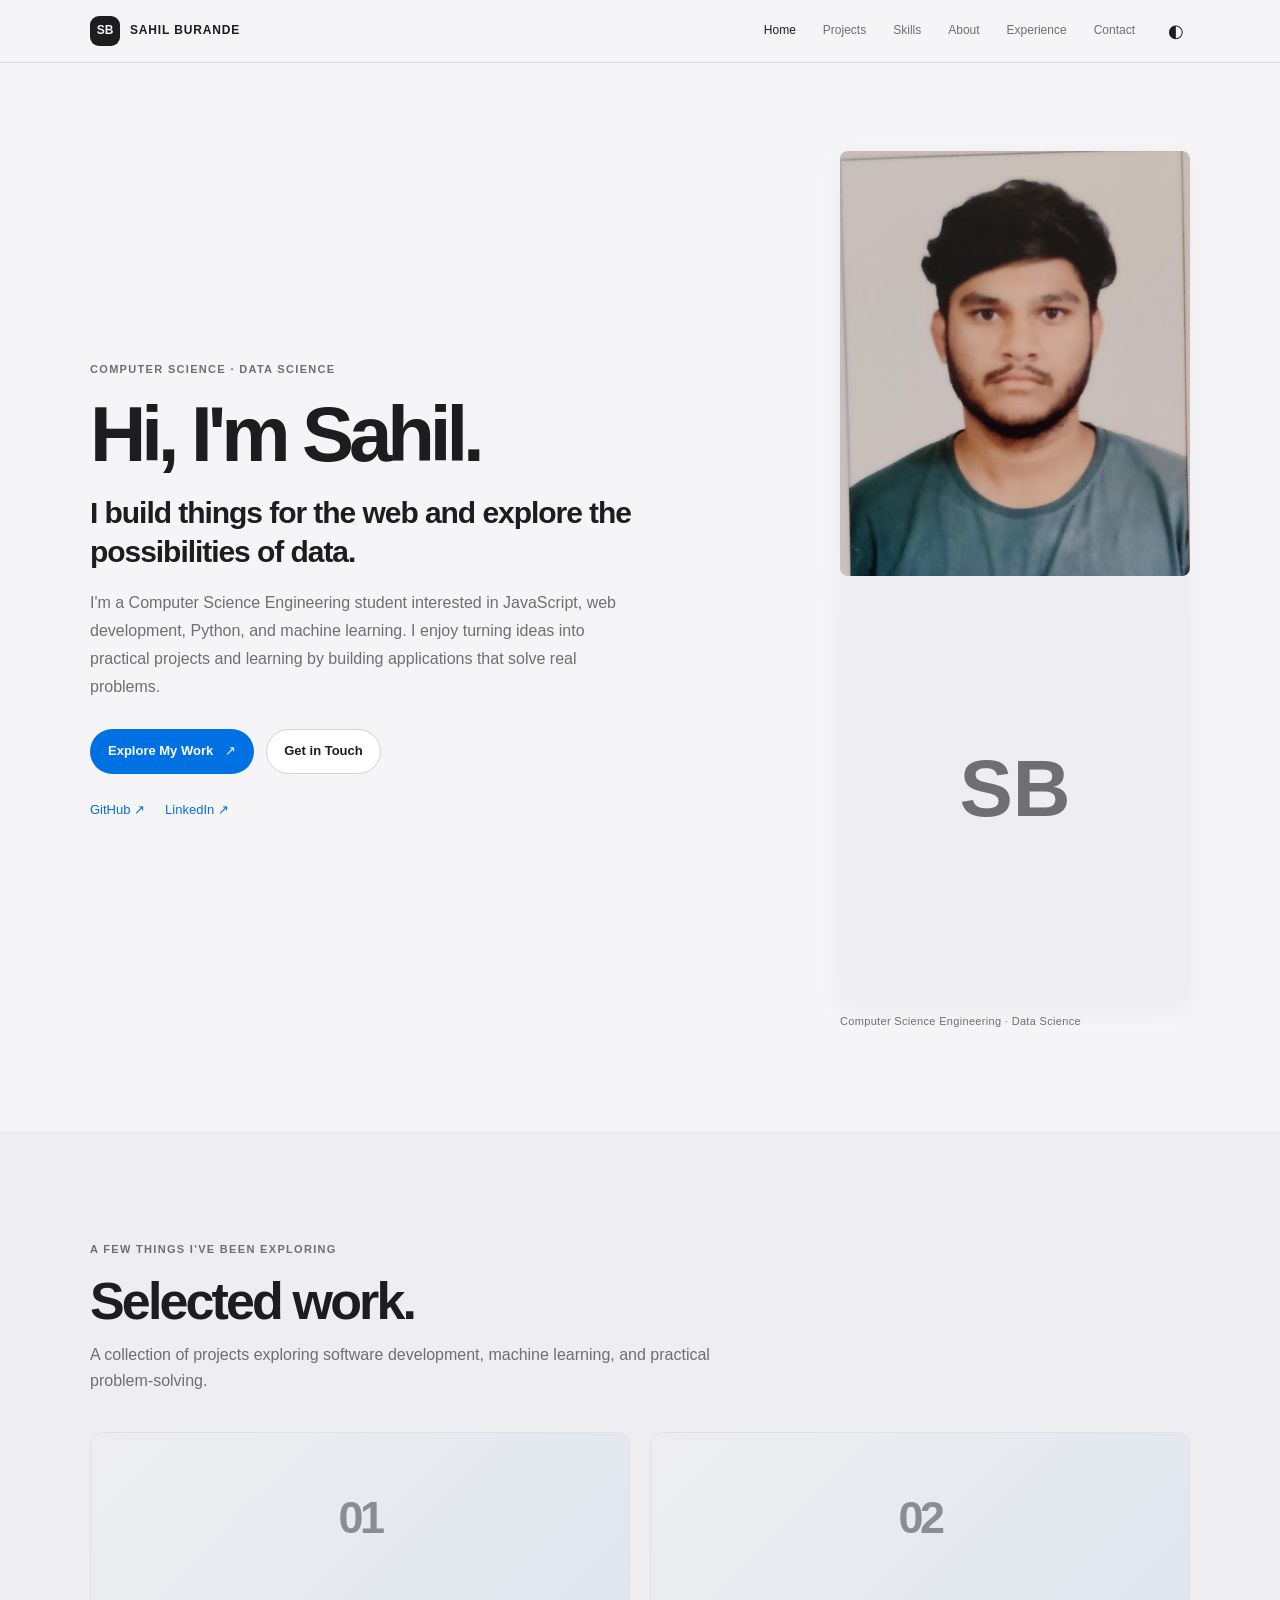
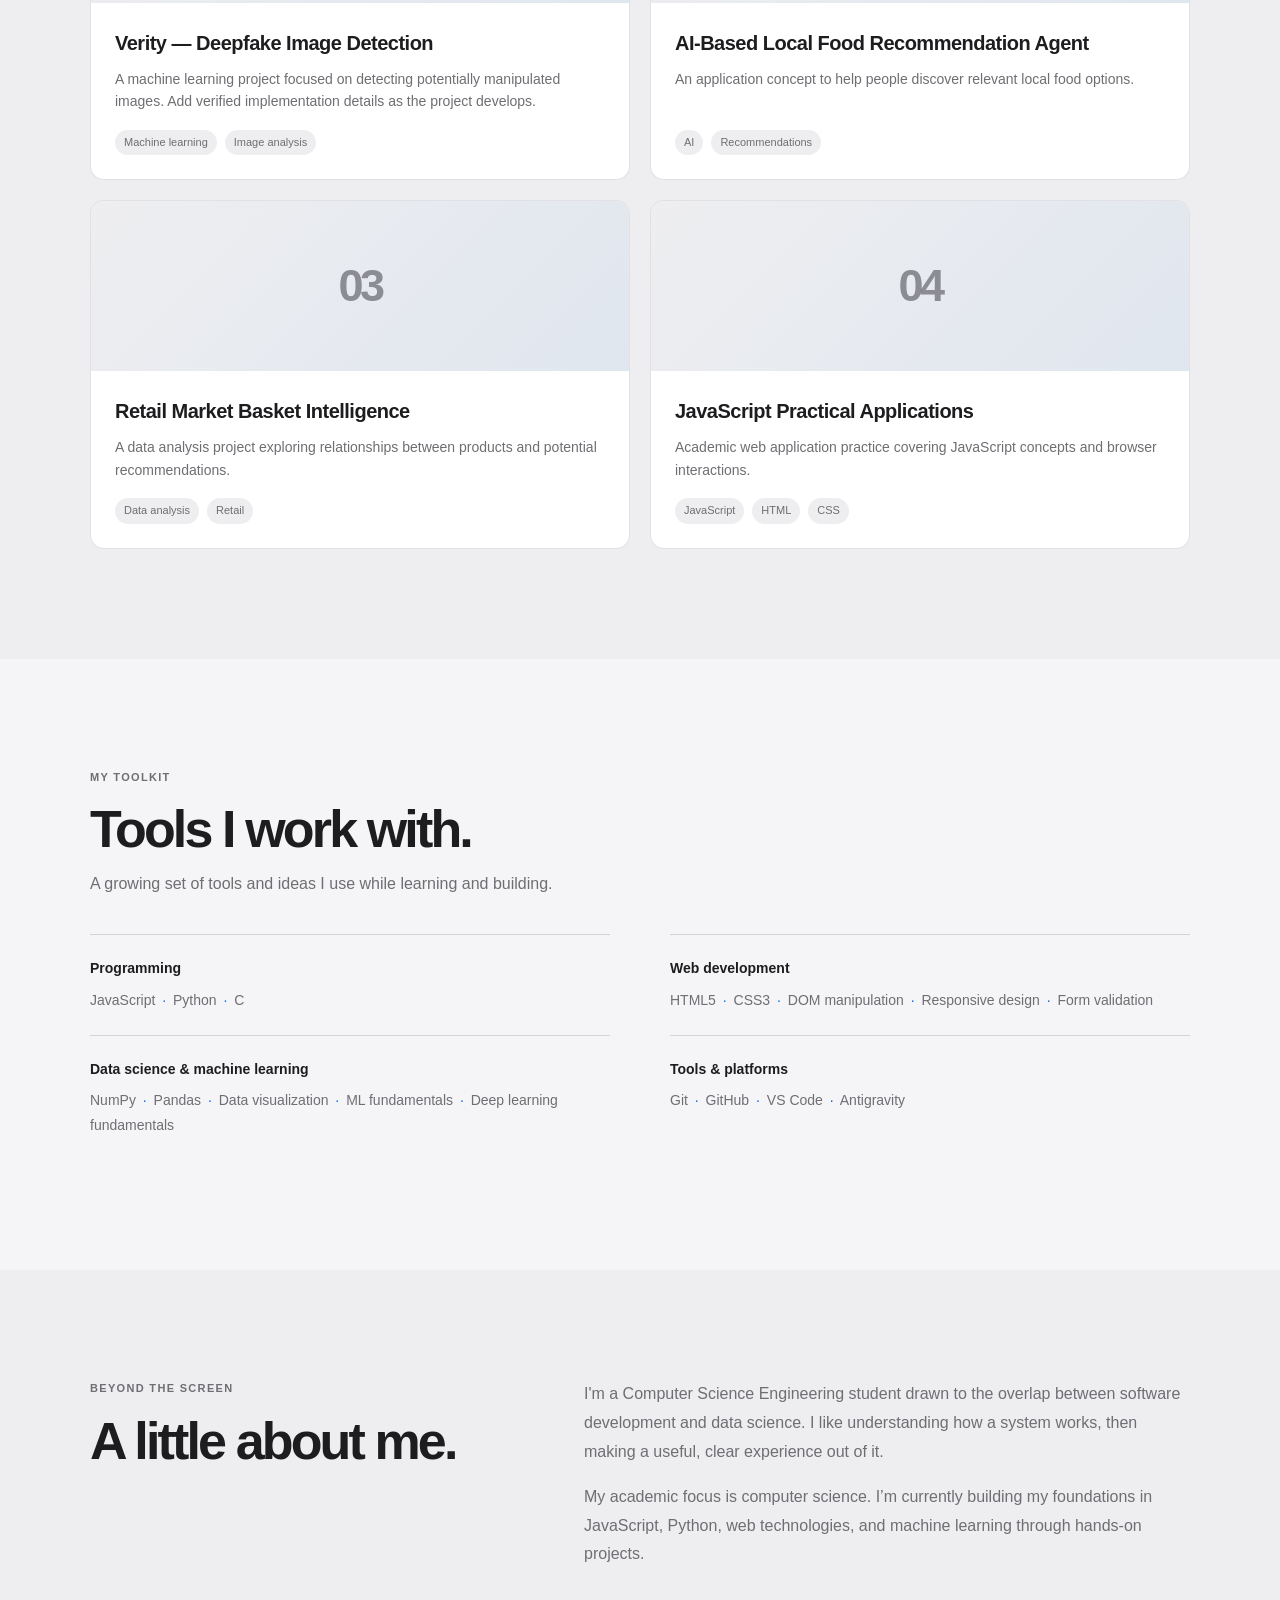
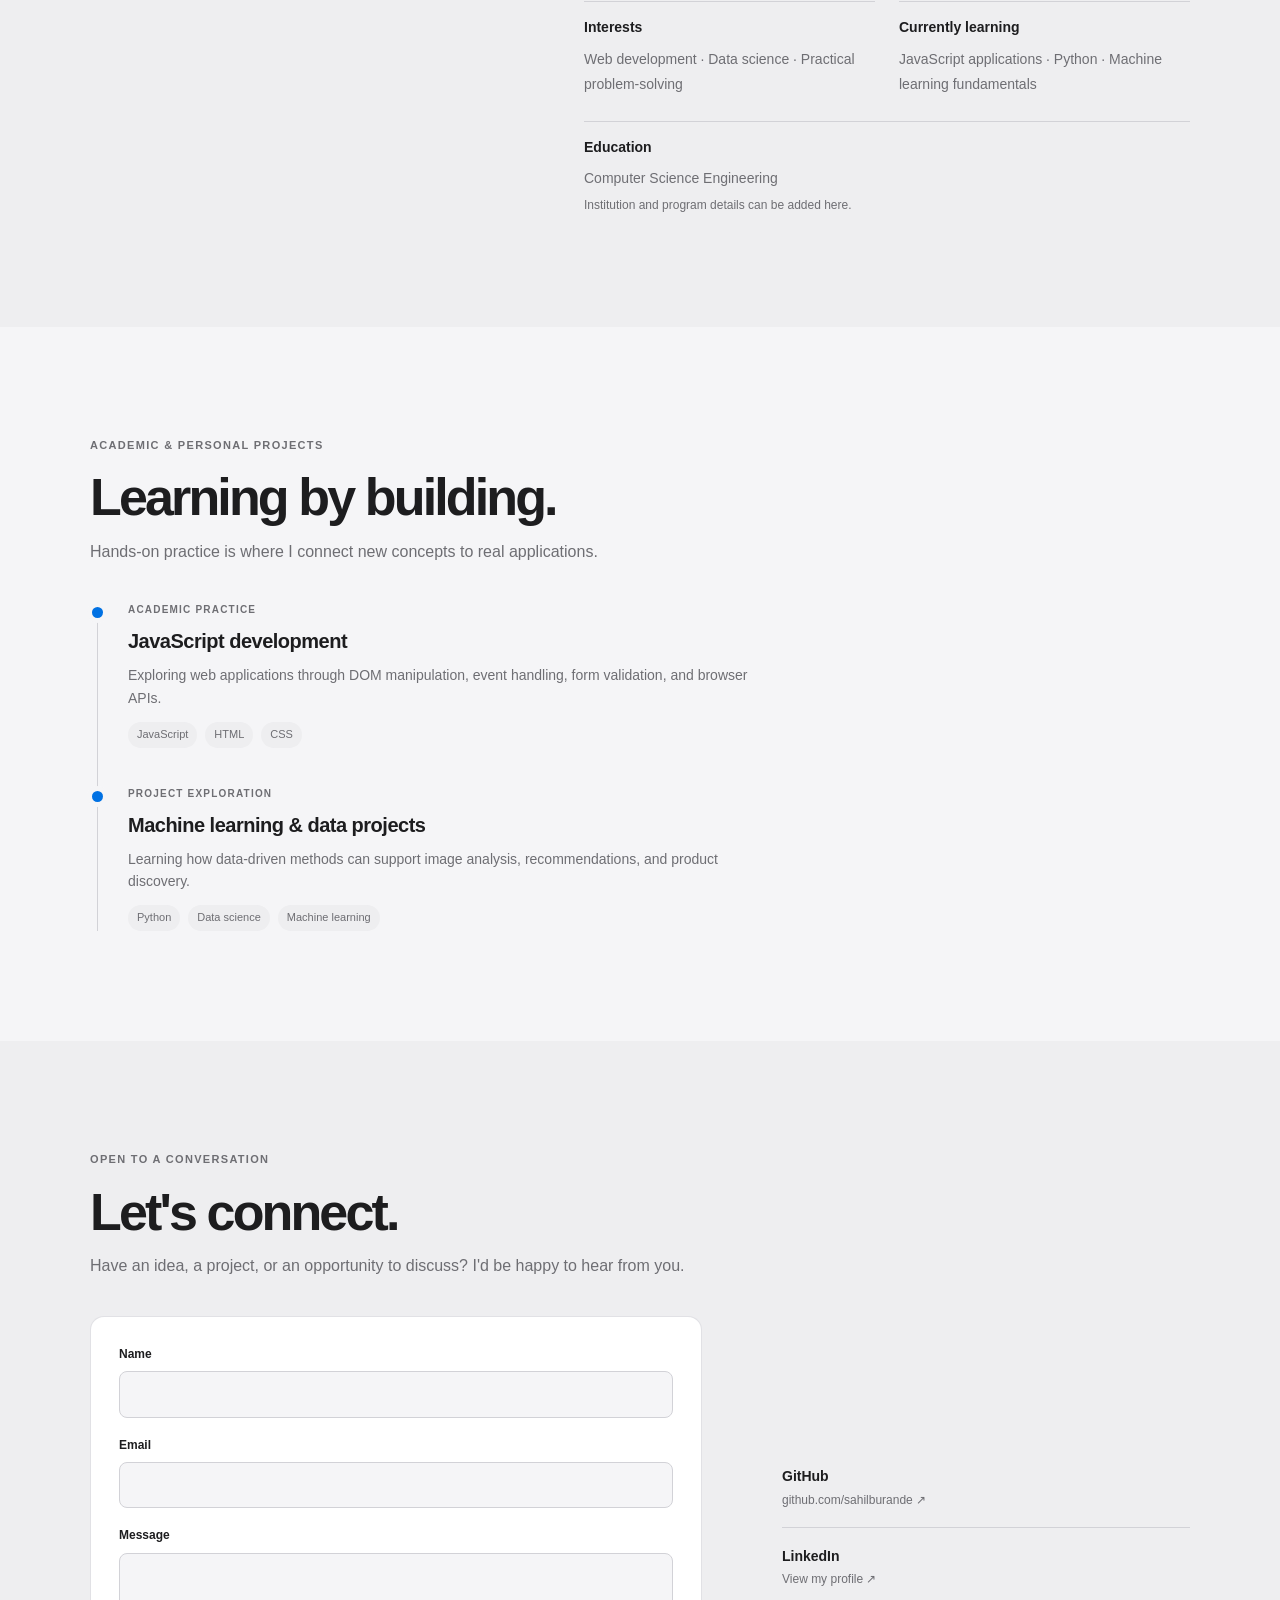
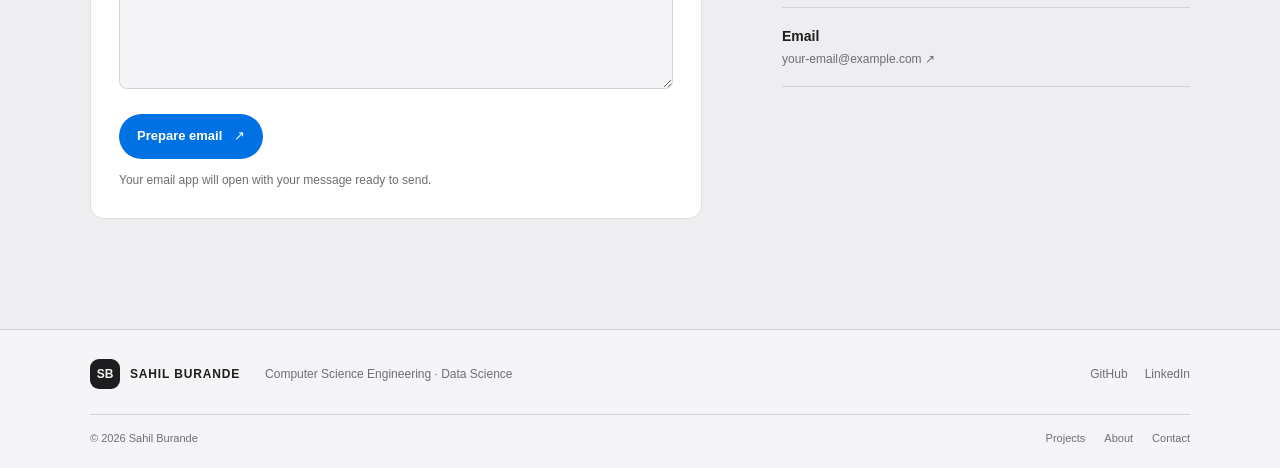
==== index.html @ 10388827 "Build Sahil Burande portfolio for GitHub Pages" ====
<!doctype html>
<html lang="en">
<head>
  <meta charset="utf-8">
  <meta name="viewport" content="width=device-width, initial-scale=1">
  <meta name="theme-color" content="#f5f5f7">
  <meta name="description" content="Sahil Burande — Computer Science Engineering student exploring web development and data science.">
  <title>Sahil Burande — Portfolio</title>
  <link rel="stylesheet" href="css/style.css">
  <script src="js/script.js" defer></script>
</head>
<body>
  <a class="skip-link" href="#main">Skip to content</a>
  <header class="site-header">
    <nav class="nav wrap" aria-label="Main navigation">
      <a class="brand" href="#home" aria-label="Sahil Burande home"><span class="monogram">SB</span><span>SAHIL BURANDE</span></a>
      <button class="menu-toggle" type="button" aria-expanded="false" aria-controls="nav-links" aria-label="Open navigation"><span></span><span></span></button>
      <div class="nav-links" id="nav-links">
        <a href="#home">Home</a><a href="#projects">Projects</a><a href="#skills">Skills</a><a href="#about">About</a><a href="#experience">Experience</a><a href="#contact">Contact</a>
        <button class="theme-toggle" id="theme-toggle" type="button" aria-label="Switch to dark theme" title="Toggle theme"><span aria-hidden="true">◐</span></button>
      </div>
    </nav>
  </header>
  <main id="main">
    <section class="hero wrap section" id="home" aria-labelledby="hero-title">
      <div class="hero-copy reveal">
        <p class="eyebrow">COMPUTER SCIENCE <span>·</span> DATA SCIENCE</p>
        <h1 id="hero-title">Hi, I'm Sahil.</h1>
        <h2>I build things for the web and explore the possibilities of data.</h2>
        <p class="lede">I'm a Computer Science Engineering student interested in JavaScript, web development, Python, and machine learning. I enjoy turning ideas into practical projects and learning by building applications that solve real problems.</p>
        <div class="actions"><a class="button primary" href="#projects">Explore My Work <span aria-hidden="true">↗</span></a><a class="button secondary" href="#contact">Get in Touch</a></div>
        <div class="social-links"><a href="https://github.com/sahilburande" target="_blank" rel="noopener noreferrer">GitHub ↗</a><a href="https://www.linkedin.com/in/sahilburande?utm_source=share_via&amp;utm_content=profile&amp;utm_medium=member_android" target="_blank" rel="noopener noreferrer">LinkedIn ↗</a></div>
      </div>
      <figure class="portrait reveal"><img src="assets/images/profile.jpg" alt="Portrait of Sahil Burande" onerror="this.hidden=true;this.nextElementSibling.hidden=false"><div class="portrait-fallback" hidden aria-hidden="true">SB</div><figcaption>Computer Science Engineering · Data Science</figcaption></figure>
    </section>
    <section class="section section-soft" id="projects" aria-labelledby="projects-title"><div class="wrap">
      <div class="section-heading reveal"><p class="eyebrow">A FEW THINGS I'VE BEEN EXPLORING</p><h2 id="projects-title">Selected work.</h2><p>A collection of projects exploring software development, machine learning, and practical problem-solving.</p></div>
      <div class="project-grid" id="project-grid" aria-live="polite"><p class="loading">Loading projects…</p></div>
    </div></section>
    <section class="section wrap" id="skills" aria-labelledby="skills-title"><div class="section-heading reveal"><p class="eyebrow">MY TOOLKIT</p><h2 id="skills-title">Tools I work with.</h2><p>A growing set of tools and ideas I use while learning and building.</p></div>
      <div class="skill-grid">
        <article class="skill-group reveal"><h3>Programming</h3><p>JavaScript <span>·</span> Python <span>·</span> C</p></article>
        <article class="skill-group reveal"><h3>Web development</h3><p>HTML5 <span>·</span> CSS3 <span>·</span> DOM manipulation <span>·</span> Responsive design <span>·</span> Form validation</p></article>
        <article class="skill-group reveal"><h3>Data science &amp; machine learning</h3><p>NumPy <span>·</span> Pandas <span>·</span> Data visualization <span>·</span> ML fundamentals <span>·</span> Deep learning fundamentals</p></article>
        <article class="skill-group reveal"><h3>Tools &amp; platforms</h3><p>Git <span>·</span> GitHub <span>·</span> VS Code <span>·</span> Antigravity</p></article>
      </div>
    </section>
    <section class="section section-soft" id="about" aria-labelledby="about-title"><div class="wrap about-layout"><div class="section-heading reveal"><p class="eyebrow">BEYOND THE SCREEN</p><h2 id="about-title">A little about me.</h2></div><div class="about-copy reveal"><p>I'm a Computer Science Engineering student drawn to the overlap between software development and data science. I like understanding how a system works, then making a useful, clear experience out of it.</p><p>My academic focus is computer science. I’m currently building my foundations in JavaScript, Python, web technologies, and machine learning through hands-on projects.</p><div class="about-facts"><div><h3>Interests</h3><p>Web development · Data science · Practical problem-solving</p></div><div><h3>Currently learning</h3><p>JavaScript applications · Python · Machine learning fundamentals</p></div><div><h3>Education</h3><p>Computer Science Engineering<br><span class="muted">Institution and program details can be added here.</span></p></div></div></div></div></section>
    <section class="section wrap" id="experience" aria-labelledby="experience-title"><div class="section-heading reveal"><p class="eyebrow">ACADEMIC &amp; PERSONAL PROJECTS</p><h2 id="experience-title">Learning by building.</h2><p>Hands-on practice is where I connect new concepts to real applications.</p></div><div class="timeline">
      <article class="timeline-item reveal"><span class="timeline-dot"></span><div><p class="timeline-type">ACADEMIC PRACTICE</p><h3>JavaScript development</h3><p>Exploring web applications through DOM manipulation, event handling, form validation, and browser APIs.</p><div class="tags"><span>JavaScript</span><span>HTML</span><span>CSS</span></div></div></article>
      <article class="timeline-item reveal"><span class="timeline-dot"></span><div><p class="timeline-type">PROJECT EXPLORATION</p><h3>Machine learning &amp; data projects</h3><p>Learning how data-driven methods can support image analysis, recommendations, and product discovery.</p><div class="tags"><span>Python</span><span>Data science</span><span>Machine learning</span></div></div></article>
    </div></section>
    <section class="section contact-section" id="contact" aria-labelledby="contact-title"><div class="wrap"><div class="section-heading reveal"><p class="eyebrow">OPEN TO A CONVERSATION</p><h2 id="contact-title">Let's connect.</h2><p>Have an idea, a project, or an opportunity to discuss? I'd be happy to hear from you.</p></div><div class="contact-layout"><form id="contact-form" class="contact-form reveal" novalidate><div class="field"><label for="name">Name</label><input id="name" name="name" autocomplete="name" required></div><div class="field"><label for="email">Email</label><input id="email" name="email" type="email" autocomplete="email" required></div><div class="field"><label for="message">Message</label><textarea id="message" name="message" rows="5" required></textarea></div><button class="button primary" type="submit">Prepare email <span aria-hidden="true">↗</span></button><p class="form-note" id="form-feedback" role="status" aria-live="polite">Your email app will open with your message ready to send.</p></form><aside class="contact-links reveal"><a href="https://github.com/sahilburande" target="_blank" rel="noopener noreferrer"><span>GitHub</span><span>github.com/sahilburande ↗</span></a><a href="https://www.linkedin.com/in/sahilburande?utm_source=share_via&amp;utm_content=profile&amp;utm_medium=member_android" target="_blank" rel="noopener noreferrer"><span>LinkedIn</span><span>View my profile ↗</span></a><a id="email-link" href="mailto:your-email@example.com"><span>Email</span><span id="email-display">your-email@example.com ↗</span></a></aside></div></div></section>
  </main>
  <footer class="site-footer"><div class="wrap footer-top"><a class="brand" href="#home"><span class="monogram">SB</span><span>SAHIL BURANDE</span></a><p>Computer Science Engineering · Data Science</p><div class="footer-social"><a href="https://github.com/sahilburande" target="_blank" rel="noopener noreferrer">GitHub</a><a href="https://www.linkedin.com/in/sahilburande?utm_source=share_via&amp;utm_content=profile&amp;utm_medium=member_android" target="_blank" rel="noopener noreferrer">LinkedIn</a></div></div><div class="wrap footer-bottom"><span>© <span id="copyright-year"></span> Sahil Burande</span><div><a href="#projects">Projects</a><a href="#about">About</a><a href="#contact">Contact</a></div></div></footer>
</body>
</html>
---- css/style.css ----
:root{color-scheme:light;--bg:#f5f5f7;--surface:#fff;--text:#1d1d1f;--muted:#6e6e73;--line:#d2d2d7;--blue:#0071e3;--soft:#eeeef0;--shadow:0 8px 28px rgba(29,29,31,.045)}
:root[data-theme="dark"]{color-scheme:dark;--bg:#161617;--surface:#1d1d1f;--text:#f5f5f7;--muted:#a1a1a6;--line:#3a3a3c;--blue:#2997ff;--soft:#202022;--shadow:0 8px 28px rgba(0,0,0,.14)}
*{box-sizing:border-box}html{scroll-behavior:smooth;scroll-padding-top:84px}body{margin:0;background:var(--bg);color:var(--text);font-family:-apple-system,BlinkMacSystemFont,"Segoe UI",sans-serif;line-height:1.6;-webkit-font-smoothing:antialiased}a{color:inherit;text-decoration:none}button,input,textarea{font:inherit}button,a{-webkit-tap-highlight-color:transparent}a:focus-visible,button:focus-visible,input:focus-visible,textarea:focus-visible{outline:3px solid color-mix(in srgb,var(--blue),transparent 35%);outline-offset:3px}.wrap{width:min(1100px,calc(100% - 48px));margin-inline:auto}.skip-link{position:absolute;left:12px;top:-60px;background:var(--surface);padding:10px 16px;z-index:20}.skip-link:focus{top:10px}.site-header{position:sticky;top:0;z-index:10;background:color-mix(in srgb,var(--bg),transparent 8%);backdrop-filter:saturate(180%) blur(18px);border-bottom:1px solid color-mix(in srgb,var(--line),transparent 28%)}.nav{height:62px;display:flex;align-items:center;justify-content:space-between}.brand{display:inline-flex;align-items:center;gap:10px;font-size:12px;font-weight:650;letter-spacing:.07em}.monogram{display:grid;place-items:center;width:30px;height:30px;border-radius:9px;background:var(--text);color:var(--bg);font-size:12px;font-weight:700;letter-spacing:0}.nav-links{display:flex;align-items:center;gap:27px}.nav-links>a{color:var(--muted);font-size:12px;transition:color .2s}.nav-links>a:hover,.nav-links>a.active{color:var(--text)}.theme-toggle,.menu-toggle{border:0;color:var(--text);background:transparent;cursor:pointer}.theme-toggle{font-size:18px}.menu-toggle{display:none}.section{padding-block:110px}.hero{min-height:650px;padding-block:88px 100px;display:grid;grid-template-columns:1.1fr .8fr;align-items:center;gap:90px}.eyebrow{font-size:11px;font-weight:650;letter-spacing:.12em;color:var(--muted);margin:0 0 15px}.eyebrow span{color:var(--blue)}h1,h2,h3,p{margin-top:0}.hero h1{font-size:clamp(48px,7vw,78px);letter-spacing:-.065em;line-height:1.04;margin:0 0 18px}.hero h2{font-size:clamp(21px,2.7vw,30px);line-height:1.3;letter-spacing:-.035em;font-weight:550;max-width:560px;margin-bottom:18px}.lede{color:var(--muted);font-size:16px;max-width:550px;line-height:1.75}.actions{display:flex;gap:12px;flex-wrap:wrap;margin-top:28px}.button{display:inline-flex;align-items:center;justify-content:center;gap:12px;border:1px solid transparent;padding:11px 17px;border-radius:24px;font-size:13px;font-weight:550;cursor:pointer;transition:transform .2s,background .2s,border-color .2s}.button:hover{transform:translateY(-1px)}.primary{background:var(--blue);color:white}.primary:hover{background:#0066cc}.secondary{background:var(--surface);border-color:var(--line)}.social-links{display:flex;gap:20px;margin-top:26px;font-size:13px;color:var(--blue)}.portrait{margin:0;justify-self:end;width:min(100%,350px)}.portrait img,.portrait-fallback{width:100%;height:425px;display:grid;place-items:center;object-fit:cover;object-position:center 35%;border-radius:8px;background:var(--soft);box-shadow:var(--shadow)}.portrait-fallback{font-size:80px;font-weight:600;color:var(--muted)}figcaption{margin-top:12px;color:var(--muted);font-size:11px;letter-spacing:.03em}.section-soft{background:var(--soft)}.section-heading{max-width:620px;margin-bottom:38px}.section-heading h2{font-size:clamp(36px,5vw,52px);line-height:1.1;letter-spacing:-.055em;margin-bottom:12px}.section-heading>p:last-child{font-size:16px;color:var(--muted);margin:0}.project-grid{display:grid;grid-template-columns:repeat(2,minmax(0,1fr));gap:20px}.project-card{background:var(--surface);border:1px solid color-mix(in srgb,var(--line),transparent 35%);border-radius:14px;overflow:hidden;transition:transform .2s,box-shadow .2s}.project-card:hover{transform:translateY(-3px);box-shadow:var(--shadow)}.project-preview{height:170px;background:linear-gradient(135deg,var(--soft),color-mix(in srgb,var(--blue),var(--soft) 94%));display:grid;place-items:center;overflow:hidden}.project-preview img{width:100%;height:100%;object-fit:cover}.preview-mark{font-size:45px;letter-spacing:-.08em;font-weight:650;color:color-mix(in srgb,var(--muted),transparent 25%)}.project-body{padding:24px}.project-body h3{font-size:20px;letter-spacing:-.025em;margin-bottom:9px}.project-body p{font-size:14px;color:var(--muted);min-height:46px;margin-bottom:16px}.tags{display:flex;gap:8px;flex-wrap:wrap}.tags span{font-size:11px;color:var(--muted);background:var(--soft);border-radius:20px;padding:4px 9px}.project-actions{margin-top:18px;display:flex;gap:14px;font-size:13px;color:var(--blue)}.loading,.empty-state{grid-column:1/-1;color:var(--muted);padding:30px 0}.skill-grid{display:grid;grid-template-columns:repeat(2,1fr);gap:0 60px}.skill-group{border-top:1px solid var(--line);padding:22px 0}.skill-group h3,.about-facts h3{font-size:14px;margin-bottom:8px}.skill-group p,.about-facts p{font-size:14px;line-height:1.8;color:var(--muted);margin:0}.skill-group p span{color:var(--blue);padding-inline:3px}.about-layout{display:grid;grid-template-columns:.8fr 1.2fr;gap:90px}.about-layout .section-heading{margin:0}.about-copy>p{color:var(--muted);font-size:16px;line-height:1.8}.about-facts{display:grid;grid-template-columns:1fr 1fr;gap:24px;margin-top:32px}.about-facts>div{border-top:1px solid var(--line);padding-top:14px}.about-facts>div:last-child{grid-column:1/-1}.muted{font-size:12px}.timeline{max-width:760px;border-left:1px solid var(--line);margin-left:7px}.timeline-item{position:relative;display:grid;grid-template-columns:1fr;padding:0 0 38px 30px}.timeline-item:last-child{padding-bottom:0}.timeline-dot{position:absolute;left:-6px;top:5px;width:11px;height:11px;border-radius:50%;background:var(--blue);box-shadow:0 0 0 5px var(--bg)}.timeline-type{font-size:10px;letter-spacing:.12em;font-weight:650;color:var(--muted);margin-bottom:7px}.timeline-item h3{font-size:20px;letter-spacing:-.025em;margin-bottom:7px}.timeline-item p:not(.timeline-type){color:var(--muted);font-size:14px;max-width:650px;margin-bottom:13px}.contact-section{background:var(--soft)}.contact-layout{display:grid;grid-template-columns:1.2fr .8fr;gap:80px}.contact-form{background:var(--surface);border:1px solid color-mix(in srgb,var(--line),transparent 35%);border-radius:14px;padding:28px}.field{margin-bottom:18px}.field label{display:block;font-size:12px;font-weight:600;margin-bottom:7px}.field input,.field textarea{width:100%;border:1px solid var(--line);border-radius:8px;background:var(--bg);color:var(--text);padding:11px 12px;font-size:14px}.field textarea{resize:vertical;min-height:120px}.field [aria-invalid="true"]{border-color:#d93025}.form-note{font-size:12px;color:var(--muted);margin:12px 0 0;min-height:1.5em}.contact-links{display:flex;flex-direction:column;justify-content:center}.contact-links>a{padding:17px 0;border-bottom:1px solid var(--line);display:flex;flex-direction:column;gap:3px}.contact-links>a span:first-child{font-size:14px;font-weight:600}.contact-links>a span:last-child{font-size:12px;color:var(--muted)}.contact-links>a:hover span:last-child{color:var(--blue)}.site-footer{border-top:1px solid var(--line);padding:29px 0 20px}.footer-top{display:flex;align-items:center;gap:25px;padding-bottom:25px}.footer-top>p{font-size:12px;color:var(--muted);margin:0}.footer-social{display:flex;gap:17px;margin-left:auto;font-size:12px;color:var(--muted)}.footer-bottom{border-top:1px solid var(--line);padding-top:15px;display:flex;justify-content:space-between;color:var(--muted);font-size:11px}.footer-bottom div{display:flex;gap:19px}.footer-bottom a:hover,.footer-social a:hover{color:var(--blue)}.reveal{opacity:1;transform:none}.js-ready .reveal{opacity:0;transform:translateY(12px);transition:opacity .55s ease,transform .55s ease}.js-ready .reveal.visible{opacity:1;transform:none}
@media(max-width:760px){.wrap{width:min(100% - 36px,600px)}.section{padding-block:78px}.nav{height:58px}.menu-toggle{display:flex;width:38px;height:38px;flex-direction:column;align-items:center;justify-content:center;gap:5px}.menu-toggle span{width:18px;height:1.5px;background:var(--text)}.nav-links{display:none;position:absolute;left:0;right:0;top:58px;background:var(--bg);border-bottom:1px solid var(--line);padding:14px 22px 20px;flex-direction:column;align-items:stretch;gap:0}.nav-links.open{display:flex}.nav-links>a{padding:12px 0;border-bottom:1px solid var(--line);font-size:14px}.theme-toggle{align-self:flex-start;padding:12px 0}.hero{padding-top:60px;grid-template-columns:1fr;gap:38px;min-height:auto}.hero-copy{order:1}.portrait{justify-self:start;order:0;width:min(270px,80%)}.portrait img,.portrait-fallback{height:320px}.hero h1{font-size:58px}.hero h2{font-size:25px}.project-grid{grid-template-columns:1fr}.project-preview{height:150px}.about-layout{grid-template-columns:1fr;gap:30px}.about-facts{gap:18px}.contact-layout{grid-template-columns:1fr;gap:30px}.contact-links{padding-inline:8px}.footer-top{flex-wrap:wrap;gap:12px 18px}.footer-social{margin-left:0}.footer-top>p{width:100%;order:3}.skill-grid{gap:0 24px}}
@media(max-width:460px){.wrap{width:calc(100% - 32px)}.hero h1{font-size:49px}.section-heading h2{font-size:39px}.skill-grid{grid-template-columns:1fr}.about-facts{grid-template-columns:1fr}.about-facts>div:last-child{grid-column:auto}.contact-form{padding:20px}.footer-bottom{gap:12px;flex-direction:column}.actions .button{font-size:12px;padding:10px 13px}}
@media(prefers-reduced-motion:reduce){*,*::before,*::after{scroll-behavior:auto!important;transition:none!important;animation:none!important}}
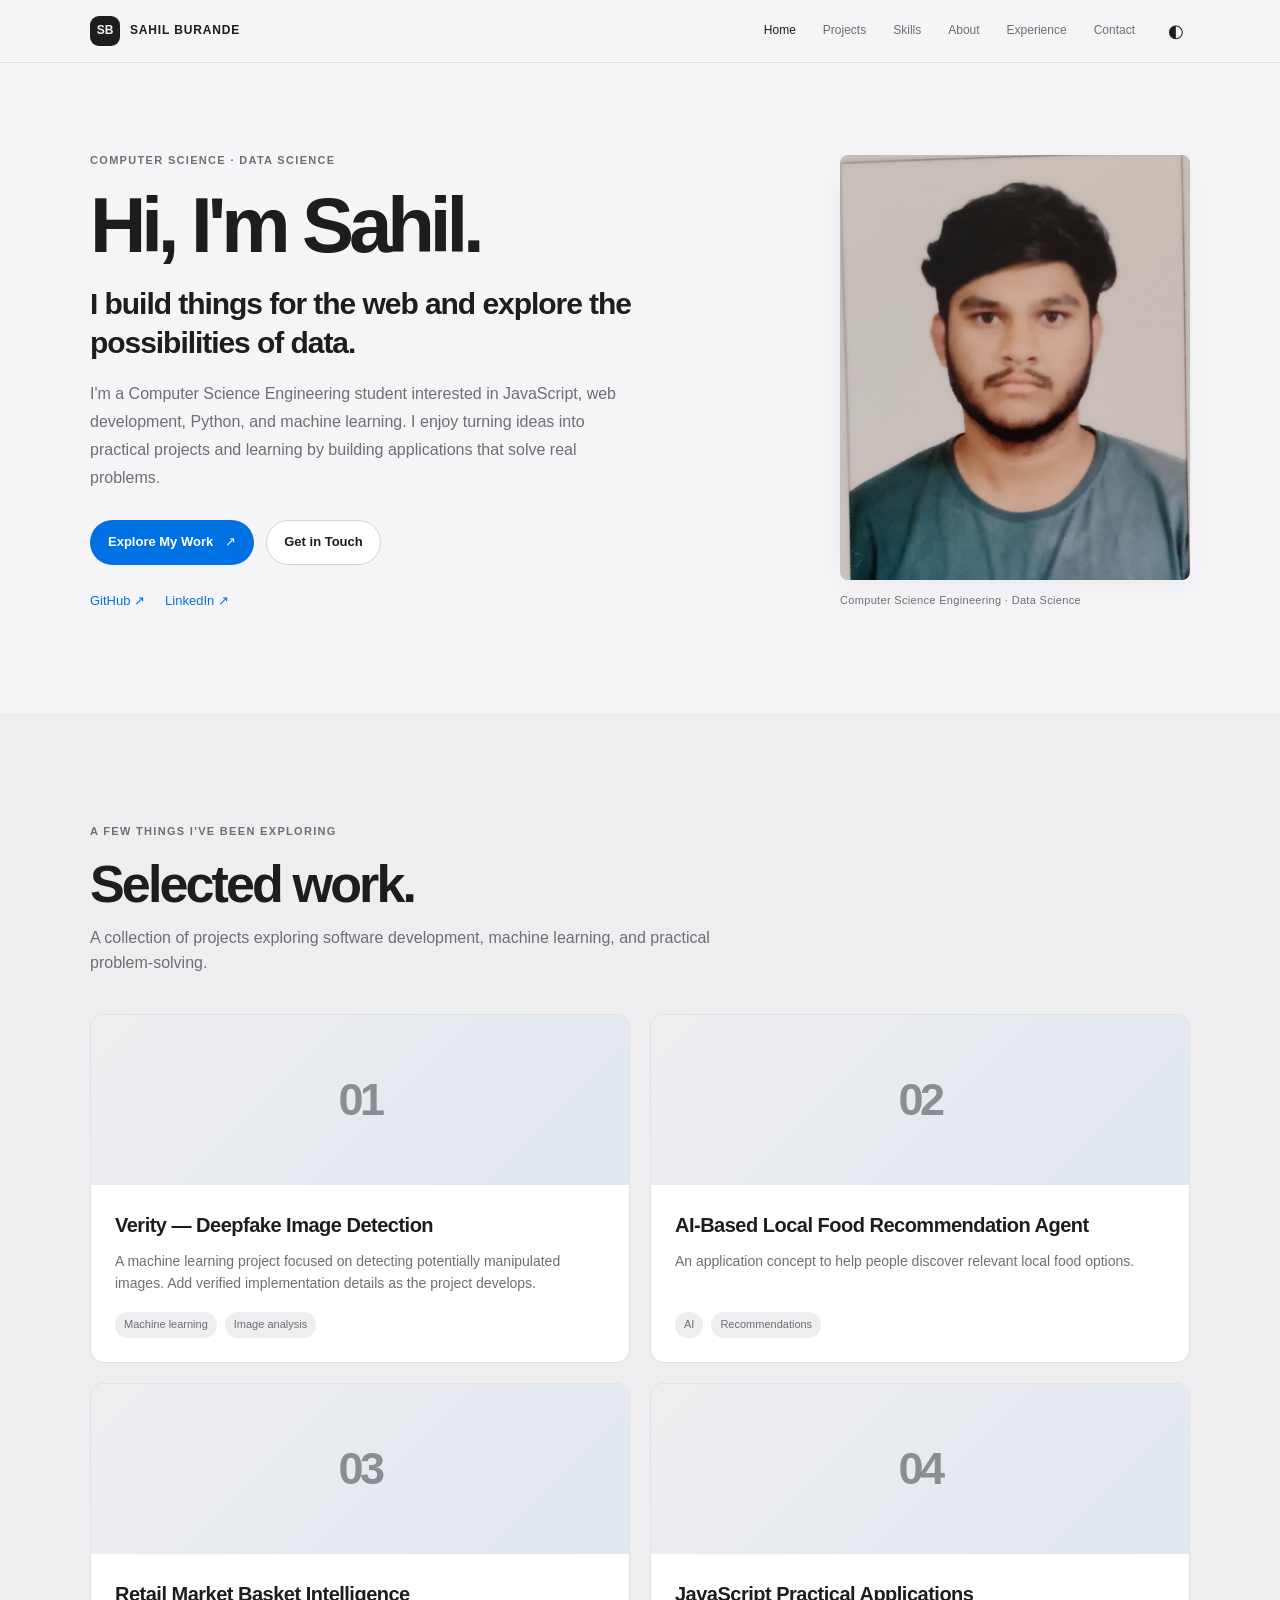
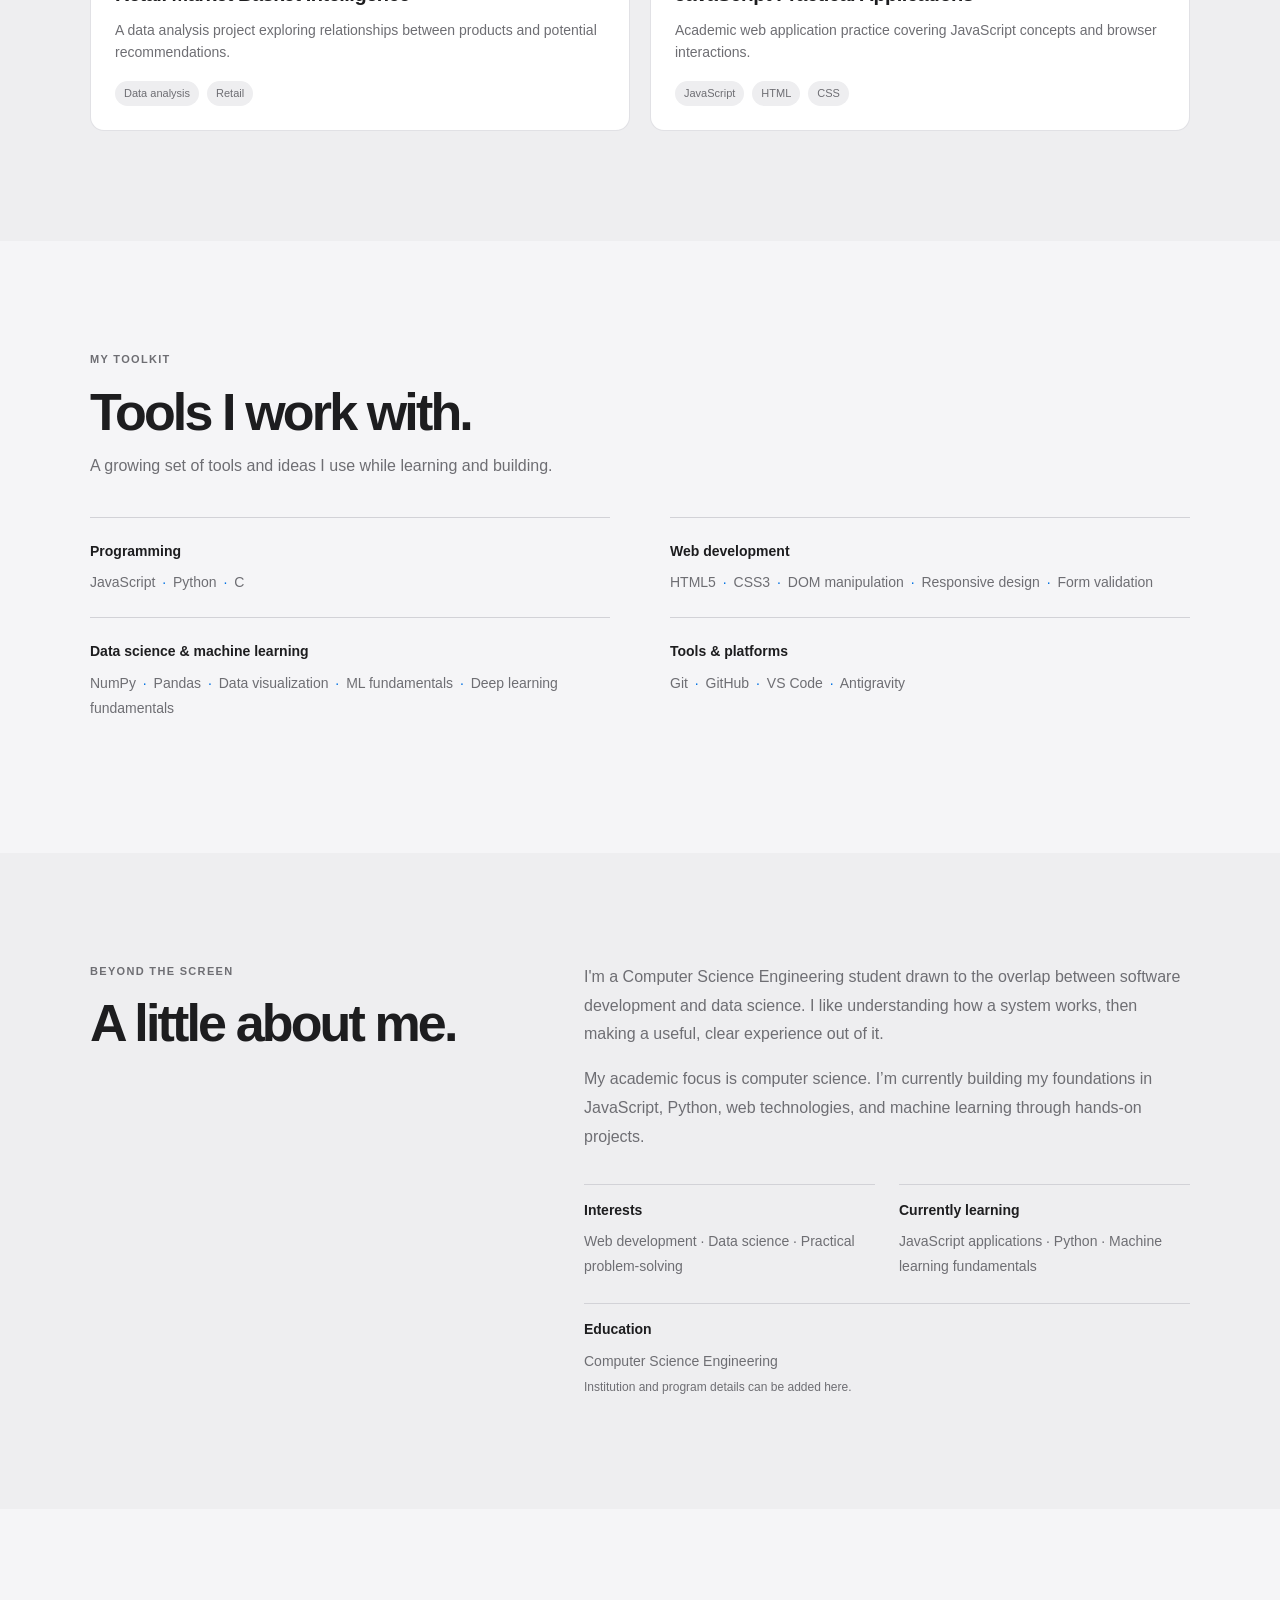
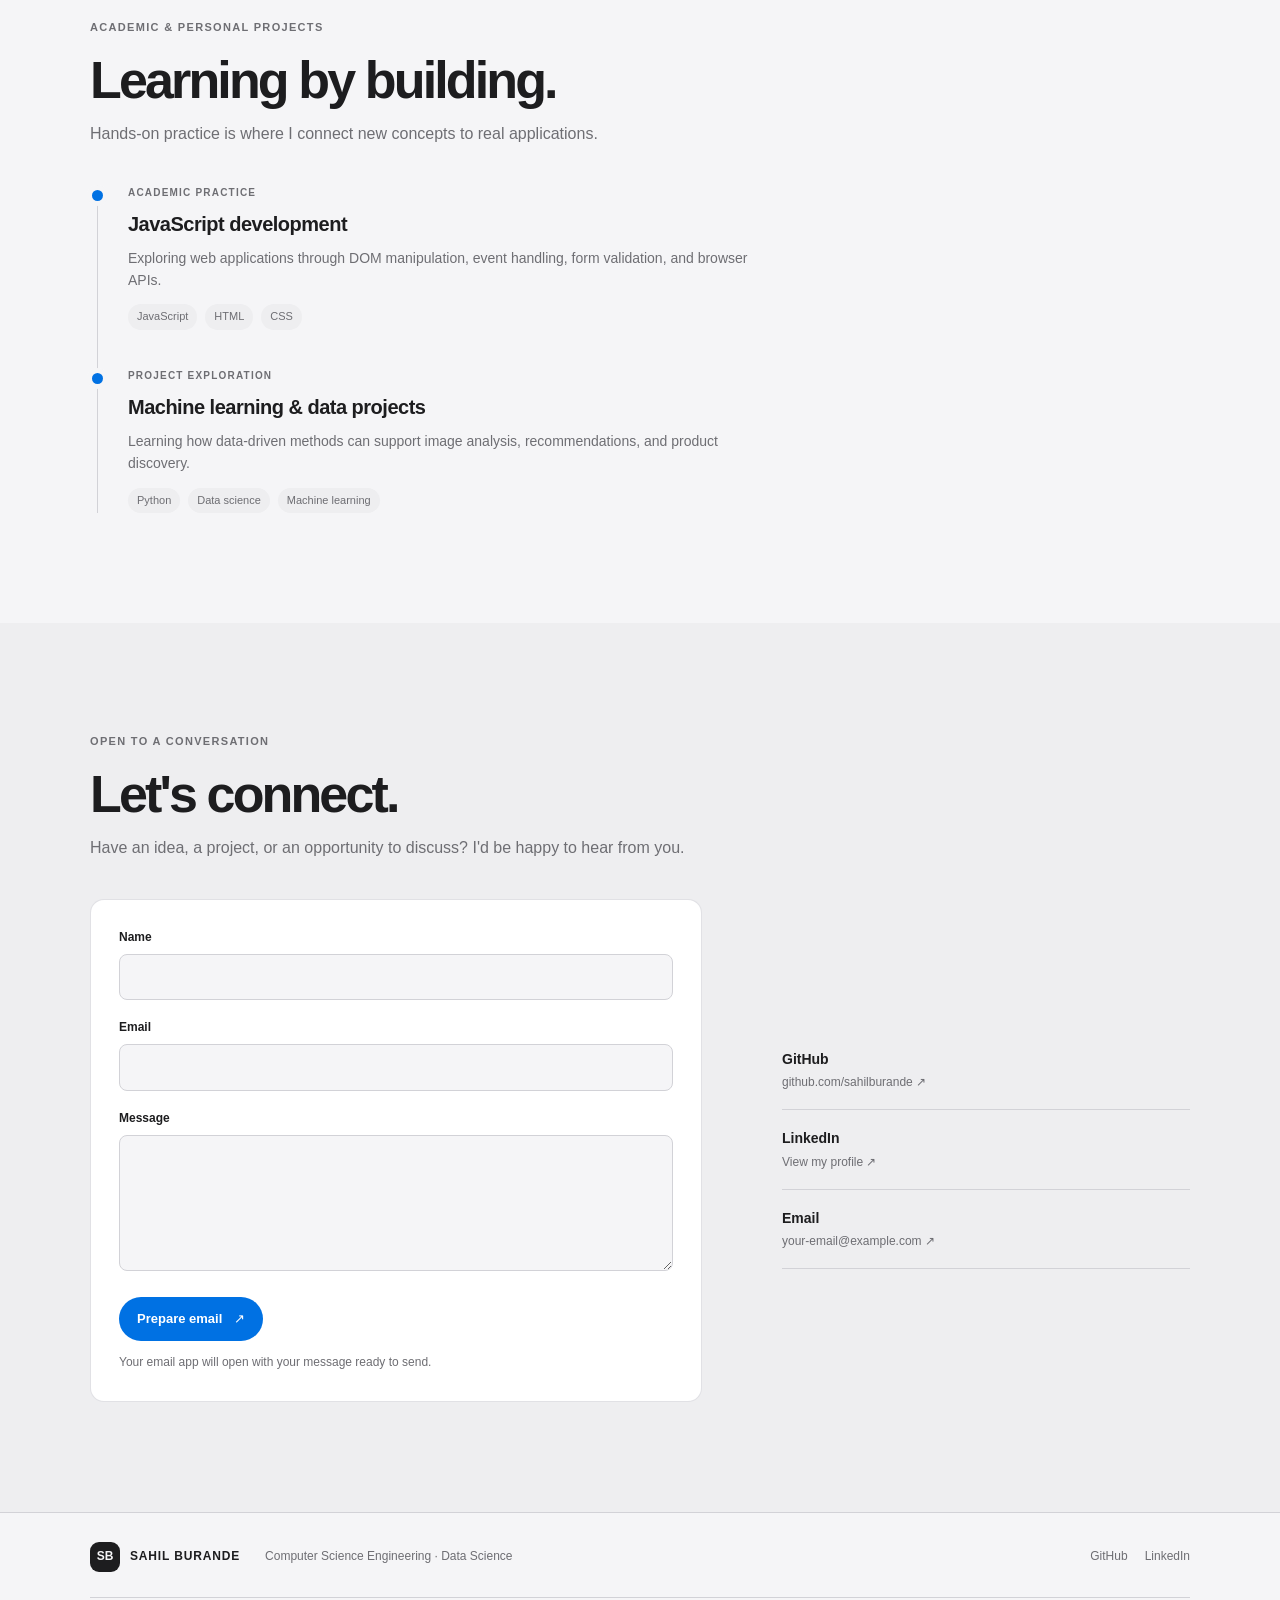
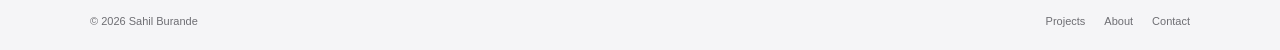
==== commit f881cbf0: "Force-hide portrait fallback and refresh stylesheet" ====
--- a/index.html
+++ b/index.html
@@ -6,7 +6,7 @@
   <meta name="theme-color" content="#f5f5f7">
   <meta name="description" content="Sahil Burande — Computer Science Engineering student exploring web development and data science.">
   <title>Sahil Burande — Portfolio</title>
-  <link rel="stylesheet" href="css/style.css">
+  <link rel="stylesheet" href="css/style.css?v=2">
   <script src="js/script.js" defer></script>
 </head>
 <body>
--- a/css/style.css
+++ b/css/style.css
@@ -4,3 +4,5 @@
 @media(max-width:760px){.wrap{width:min(100% - 36px,600px)}.section{padding-block:78px}.nav{height:58px}.menu-toggle{display:flex;width:38px;height:38px;flex-direction:column;align-items:center;justify-content:center;gap:5px}.menu-toggle span{width:18px;height:1.5px;background:var(--text)}.nav-links{display:none;position:absolute;left:0;right:0;top:58px;background:var(--bg);border-bottom:1px solid var(--line);padding:14px 22px 20px;flex-direction:column;align-items:stretch;gap:0}.nav-links.open{display:flex}.nav-links>a{padding:12px 0;border-bottom:1px solid var(--line);font-size:14px}.theme-toggle{align-self:flex-start;padding:12px 0}.hero{padding-top:60px;grid-template-columns:1fr;gap:38px;min-height:auto}.hero-copy{order:1}.portrait{justify-self:start;order:0;width:min(270px,80%)}.portrait img,.portrait-fallback{height:320px}.hero h1{font-size:58px}.hero h2{font-size:25px}.project-grid{grid-template-columns:1fr}.project-preview{height:150px}.about-layout{grid-template-columns:1fr;gap:30px}.about-facts{gap:18px}.contact-layout{grid-template-columns:1fr;gap:30px}.contact-links{padding-inline:8px}.footer-top{flex-wrap:wrap;gap:12px 18px}.footer-social{margin-left:0}.footer-top>p{width:100%;order:3}.skill-grid{gap:0 24px}}
 @media(max-width:460px){.wrap{width:calc(100% - 32px)}.hero h1{font-size:49px}.section-heading h2{font-size:39px}.skill-grid{grid-template-columns:1fr}.about-facts{grid-template-columns:1fr}.about-facts>div:last-child{grid-column:auto}.contact-form{padding:20px}.footer-bottom{gap:12px;flex-direction:column}.actions .button{font-size:12px;padding:10px 13px}}
 @media(prefers-reduced-motion:reduce){*,*::before,*::after{scroll-behavior:auto!important;transition:none!important;animation:none!important}}
+/* Respect the hidden state even when the fallback uses grid layout. */
+.portrait-fallback[hidden]{display:none!important}
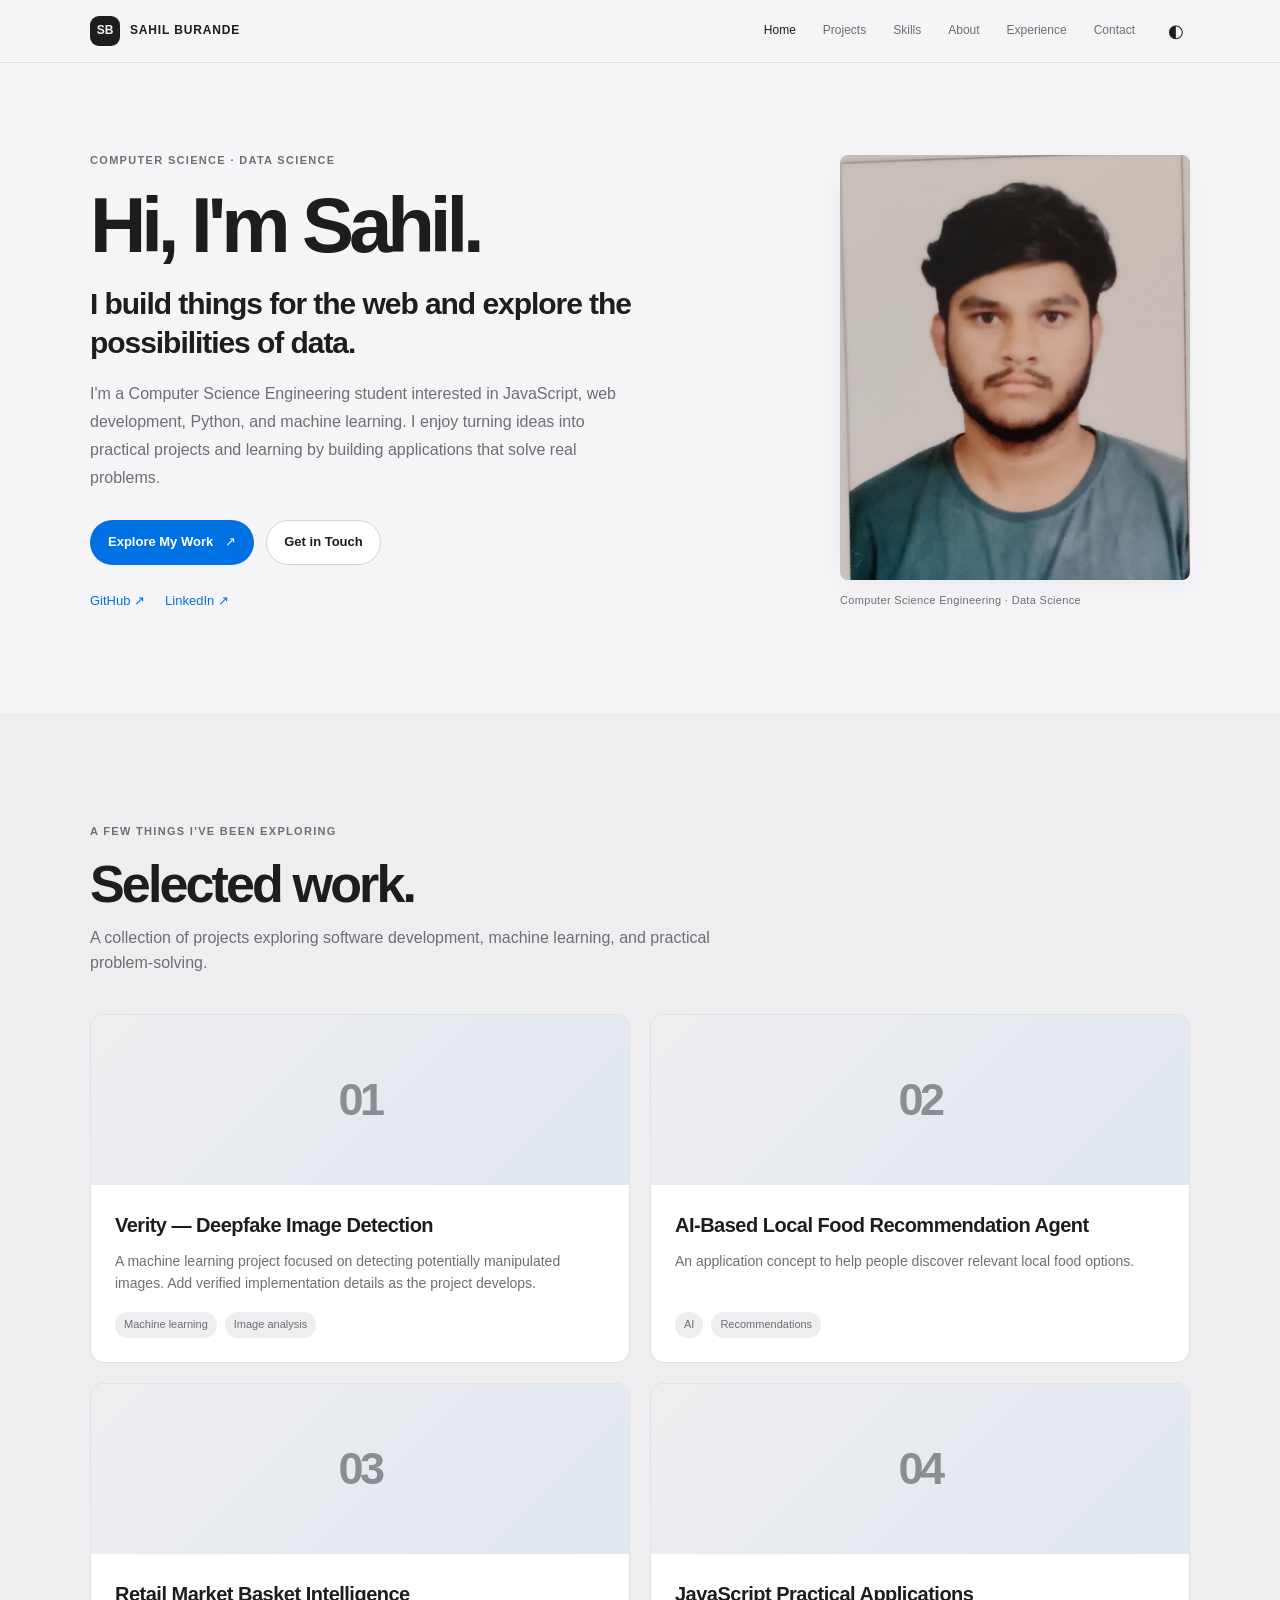
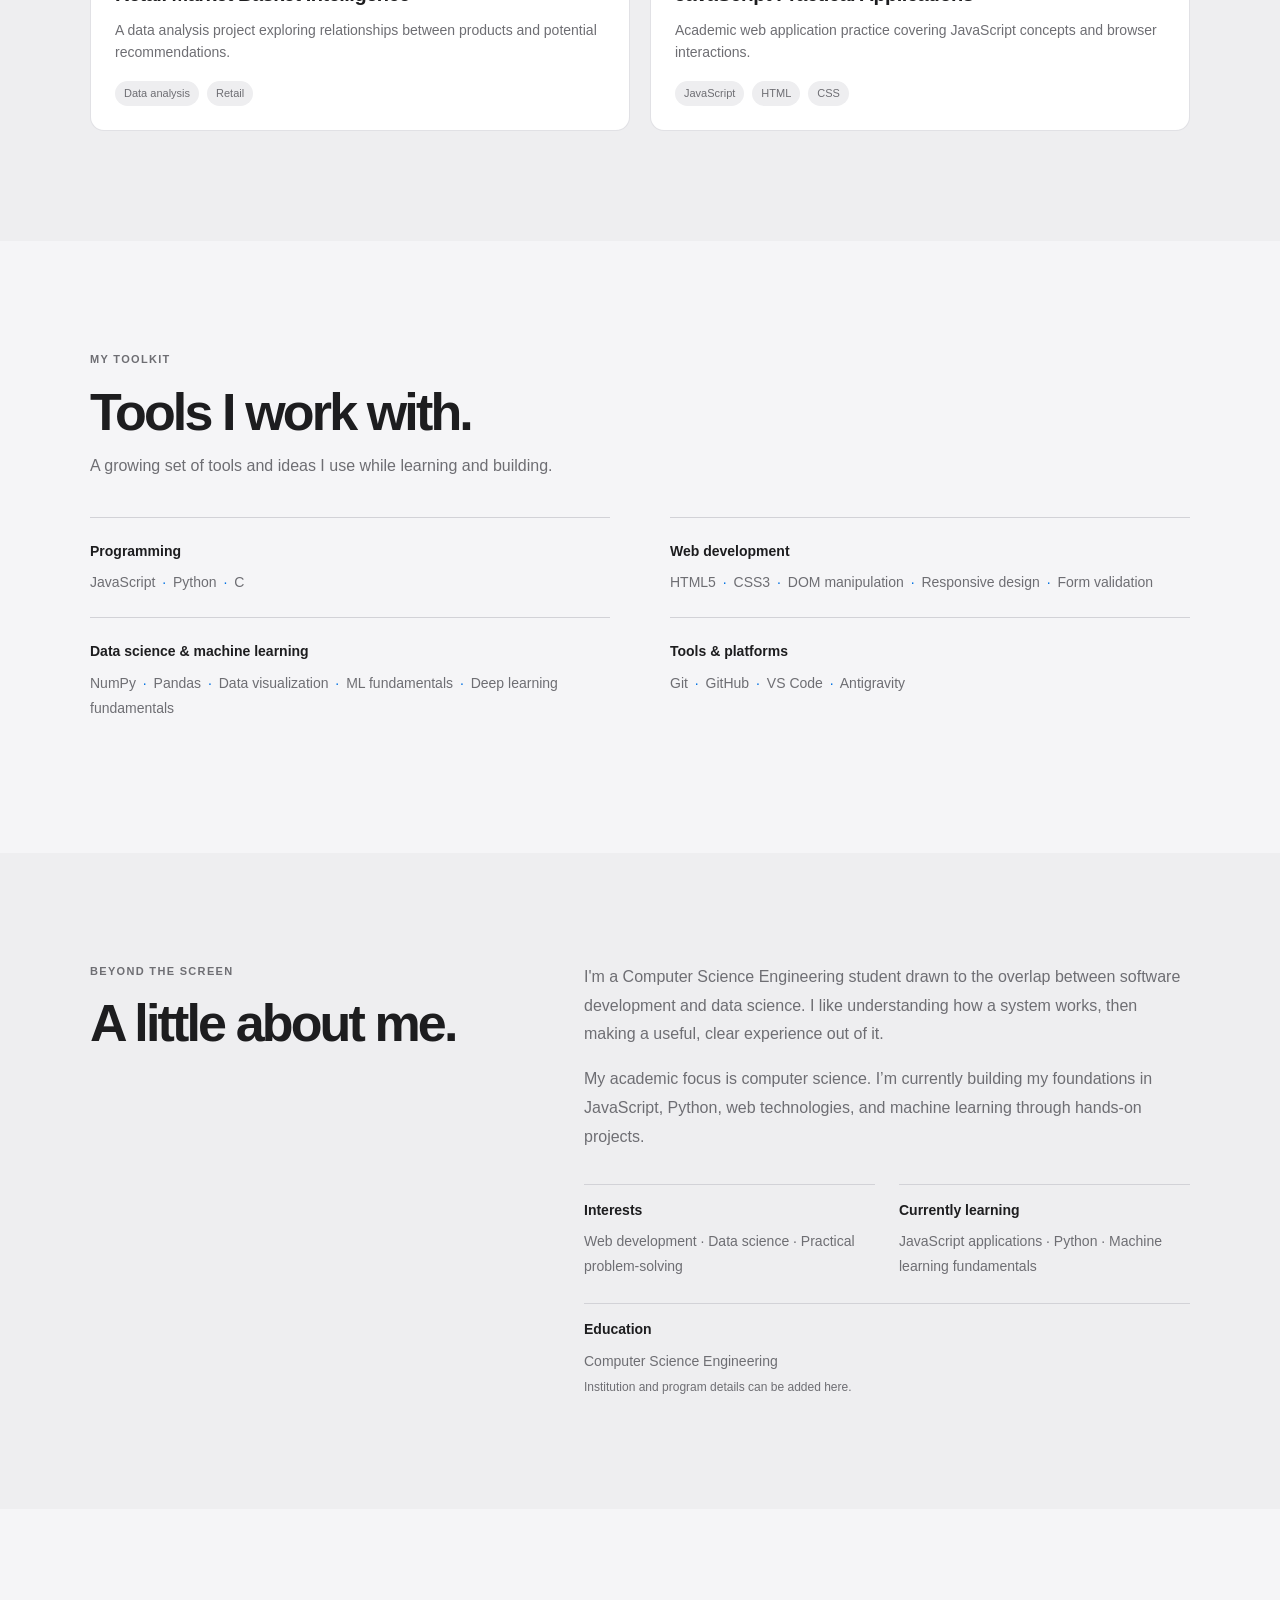
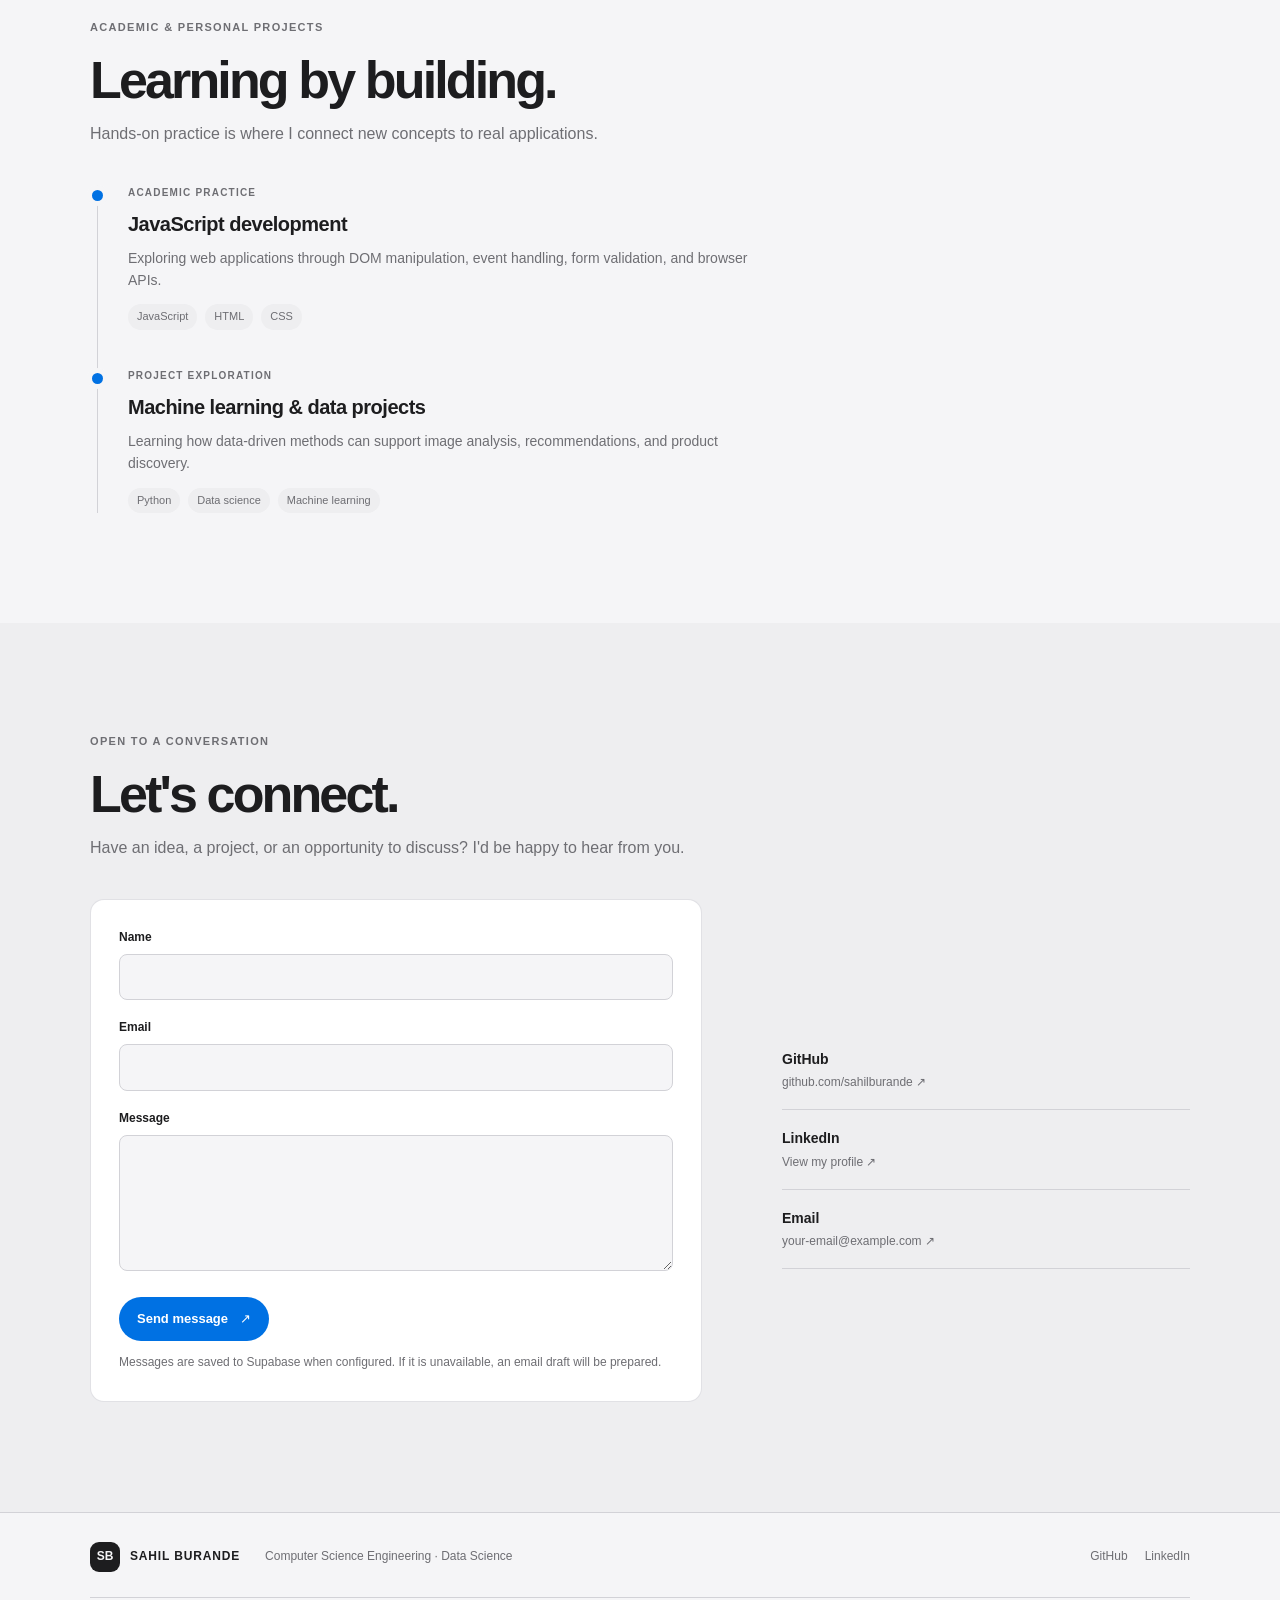
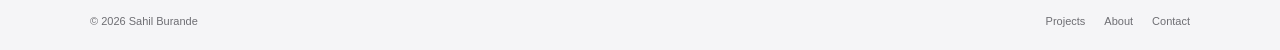
==== commit 55f22ad9: "Connect contact form to Supabase" ====
--- a/index.html
+++ b/index.html
@@ -7,6 +7,7 @@
   <meta name="description" content="Sahil Burande — Computer Science Engineering student exploring web development and data science.">
   <title>Sahil Burande — Portfolio</title>
   <link rel="stylesheet" href="css/style.css?v=2">
+  <script src="js/supabase-config.js" defer></script>
   <script src="js/script.js" defer></script>
 </head>
 <body>
@@ -50,7 +51,7 @@
       <article class="timeline-item reveal"><span class="timeline-dot"></span><div><p class="timeline-type">ACADEMIC PRACTICE</p><h3>JavaScript development</h3><p>Exploring web applications through DOM manipulation, event handling, form validation, and browser APIs.</p><div class="tags"><span>JavaScript</span><span>HTML</span><span>CSS</span></div></div></article>
       <article class="timeline-item reveal"><span class="timeline-dot"></span><div><p class="timeline-type">PROJECT EXPLORATION</p><h3>Machine learning &amp; data projects</h3><p>Learning how data-driven methods can support image analysis, recommendations, and product discovery.</p><div class="tags"><span>Python</span><span>Data science</span><span>Machine learning</span></div></div></article>
     </div></section>
-    <section class="section contact-section" id="contact" aria-labelledby="contact-title"><div class="wrap"><div class="section-heading reveal"><p class="eyebrow">OPEN TO A CONVERSATION</p><h2 id="contact-title">Let's connect.</h2><p>Have an idea, a project, or an opportunity to discuss? I'd be happy to hear from you.</p></div><div class="contact-layout"><form id="contact-form" class="contact-form reveal" novalidate><div class="field"><label for="name">Name</label><input id="name" name="name" autocomplete="name" required></div><div class="field"><label for="email">Email</label><input id="email" name="email" type="email" autocomplete="email" required></div><div class="field"><label for="message">Message</label><textarea id="message" name="message" rows="5" required></textarea></div><button class="button primary" type="submit">Prepare email <span aria-hidden="true">↗</span></button><p class="form-note" id="form-feedback" role="status" aria-live="polite">Your email app will open with your message ready to send.</p></form><aside class="contact-links reveal"><a href="https://github.com/sahilburande" target="_blank" rel="noopener noreferrer"><span>GitHub</span><span>github.com/sahilburande ↗</span></a><a href="https://www.linkedin.com/in/sahilburande?utm_source=share_via&amp;utm_content=profile&amp;utm_medium=member_android" target="_blank" rel="noopener noreferrer"><span>LinkedIn</span><span>View my profile ↗</span></a><a id="email-link" href="mailto:your-email@example.com"><span>Email</span><span id="email-display">your-email@example.com ↗</span></a></aside></div></div></section>
+    <section class="section contact-section" id="contact" aria-labelledby="contact-title"><div class="wrap"><div class="section-heading reveal"><p class="eyebrow">OPEN TO A CONVERSATION</p><h2 id="contact-title">Let's connect.</h2><p>Have an idea, a project, or an opportunity to discuss? I'd be happy to hear from you.</p></div><div class="contact-layout"><form id="contact-form" class="contact-form reveal" novalidate><div class="field"><label for="name">Name</label><input id="name" name="name" autocomplete="name" required></div><div class="field"><label for="email">Email</label><input id="email" name="email" type="email" autocomplete="email" required></div><div class="field"><label for="message">Message</label><textarea id="message" name="message" rows="5" required></textarea></div><button class="button primary" type="submit">Send message <span aria-hidden="true">↗</span></button><p class="form-note" id="form-feedback" role="status" aria-live="polite">Messages are saved to Supabase when configured. If it is unavailable, an email draft will be prepared.</p></form><aside class="contact-links reveal"><a href="https://github.com/sahilburande" target="_blank" rel="noopener noreferrer"><span>GitHub</span><span>github.com/sahilburande ↗</span></a><a href="https://www.linkedin.com/in/sahilburande?utm_source=share_via&amp;utm_content=profile&amp;utm_medium=member_android" target="_blank" rel="noopener noreferrer"><span>LinkedIn</span><span>View my profile ↗</span></a><a id="email-link" href="mailto:your-email@example.com"><span>Email</span><span id="email-display">your-email@example.com ↗</span></a></aside></div></div></section>
   </main>
   <footer class="site-footer"><div class="wrap footer-top"><a class="brand" href="#home"><span class="monogram">SB</span><span>SAHIL BURANDE</span></a><p>Computer Science Engineering · Data Science</p><div class="footer-social"><a href="https://github.com/sahilburande" target="_blank" rel="noopener noreferrer">GitHub</a><a href="https://www.linkedin.com/in/sahilburande?utm_source=share_via&amp;utm_content=profile&amp;utm_medium=member_android" target="_blank" rel="noopener noreferrer">LinkedIn</a></div></div><div class="wrap footer-bottom"><span>© <span id="copyright-year"></span> Sahil Burande</span><div><a href="#projects">Projects</a><a href="#about">About</a><a href="#contact">Contact</a></div></div></footer>
 </body>
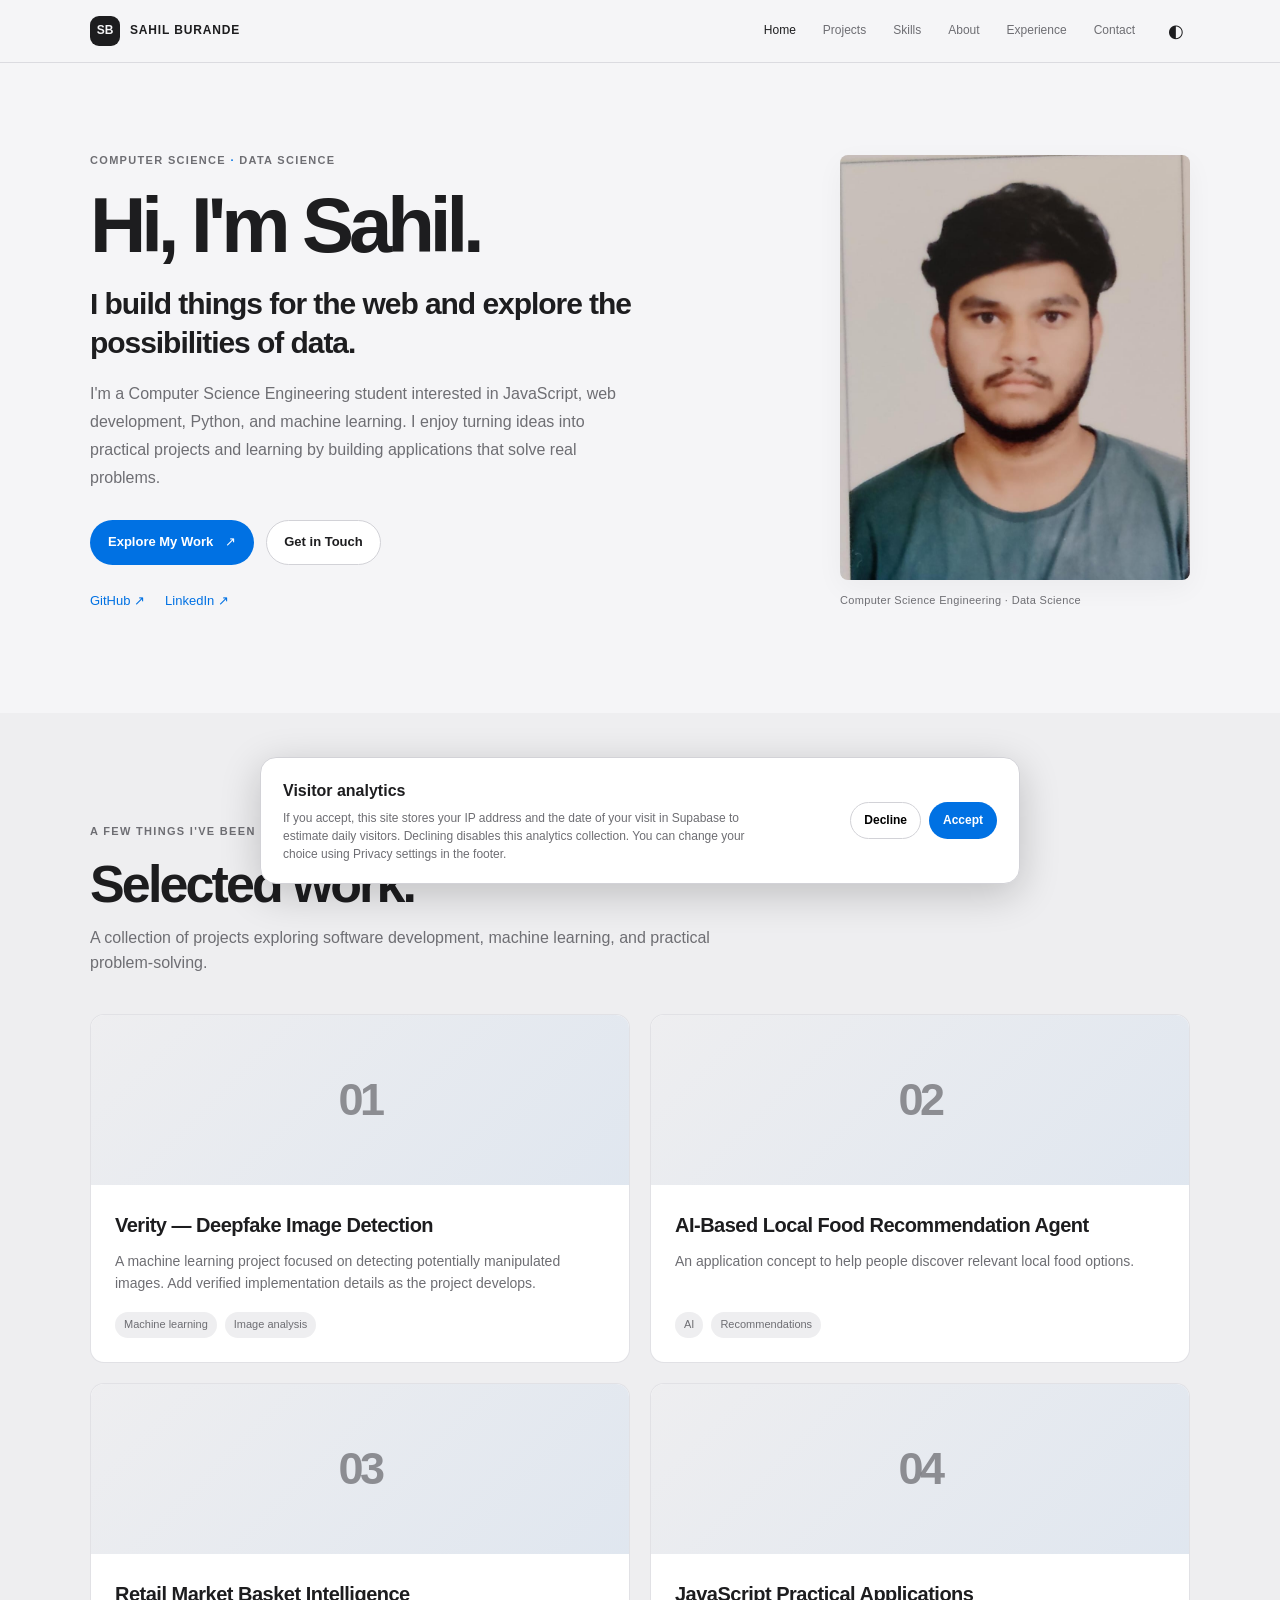
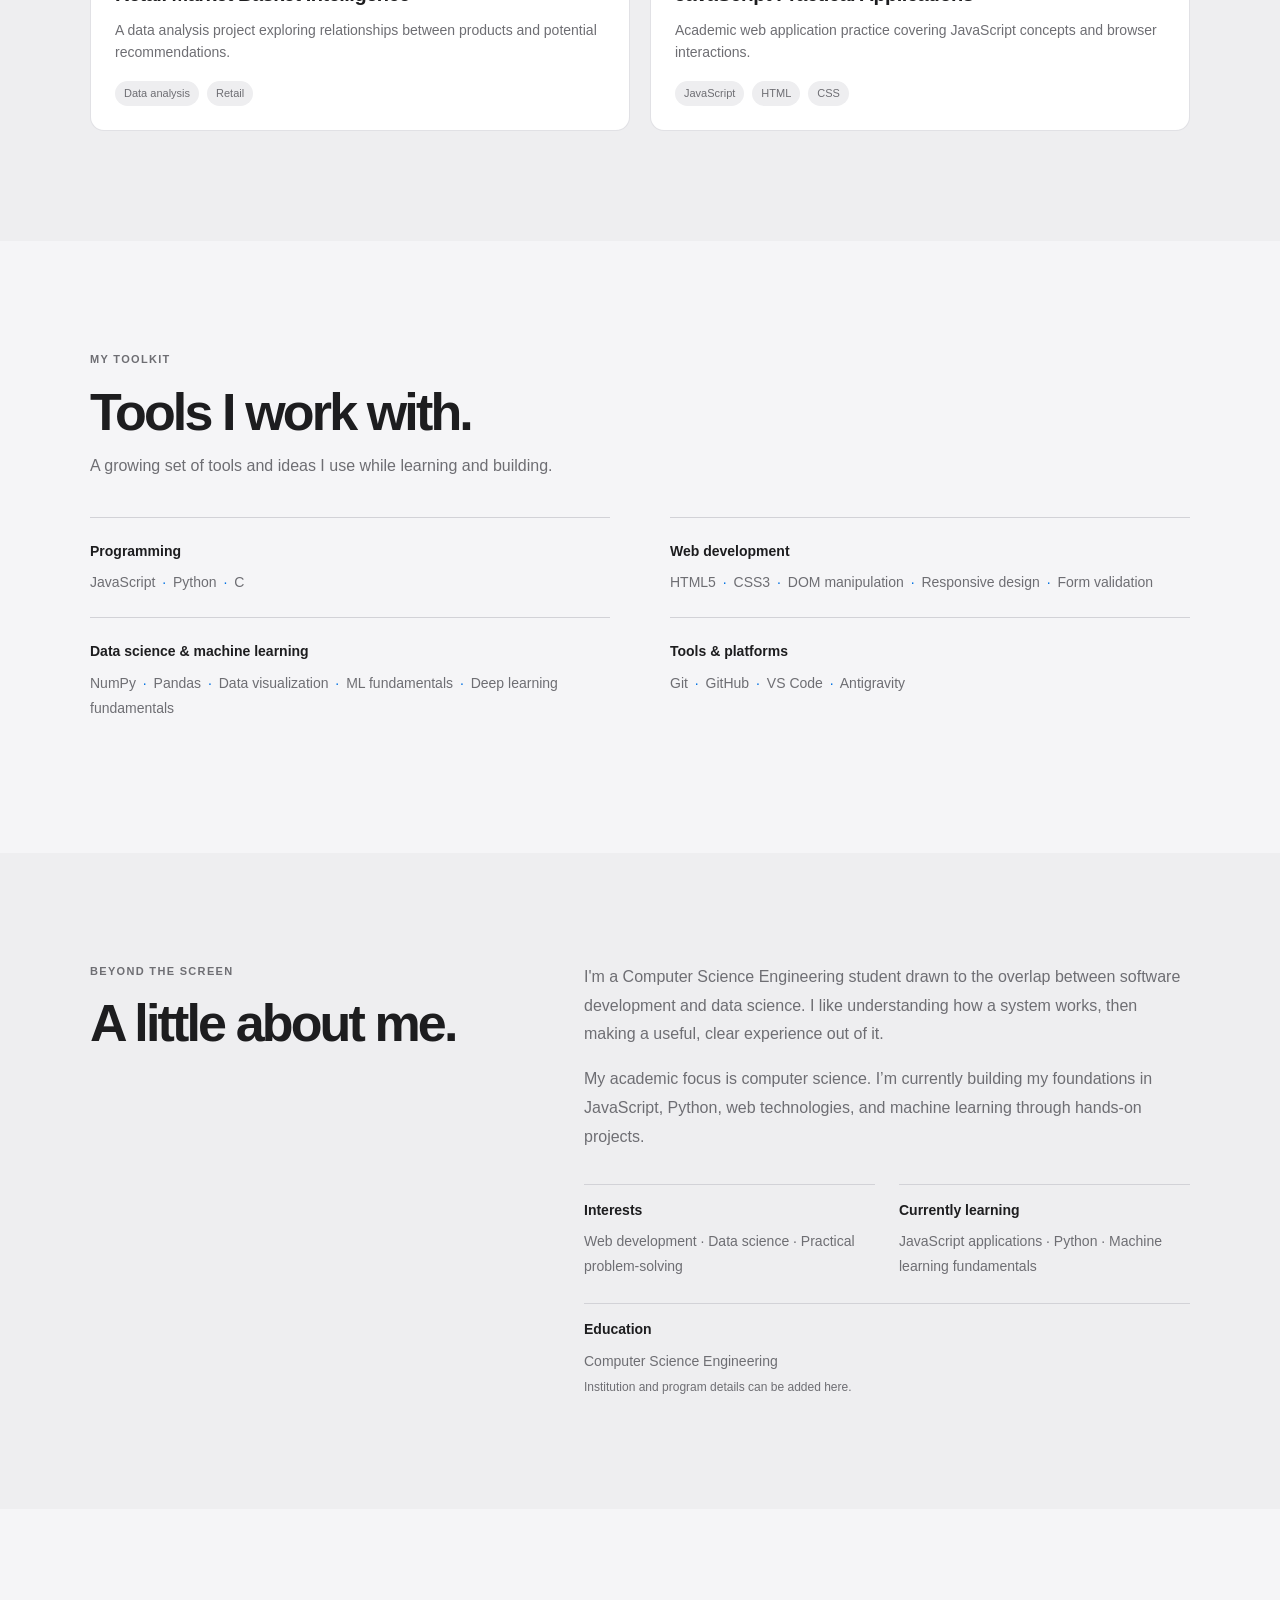
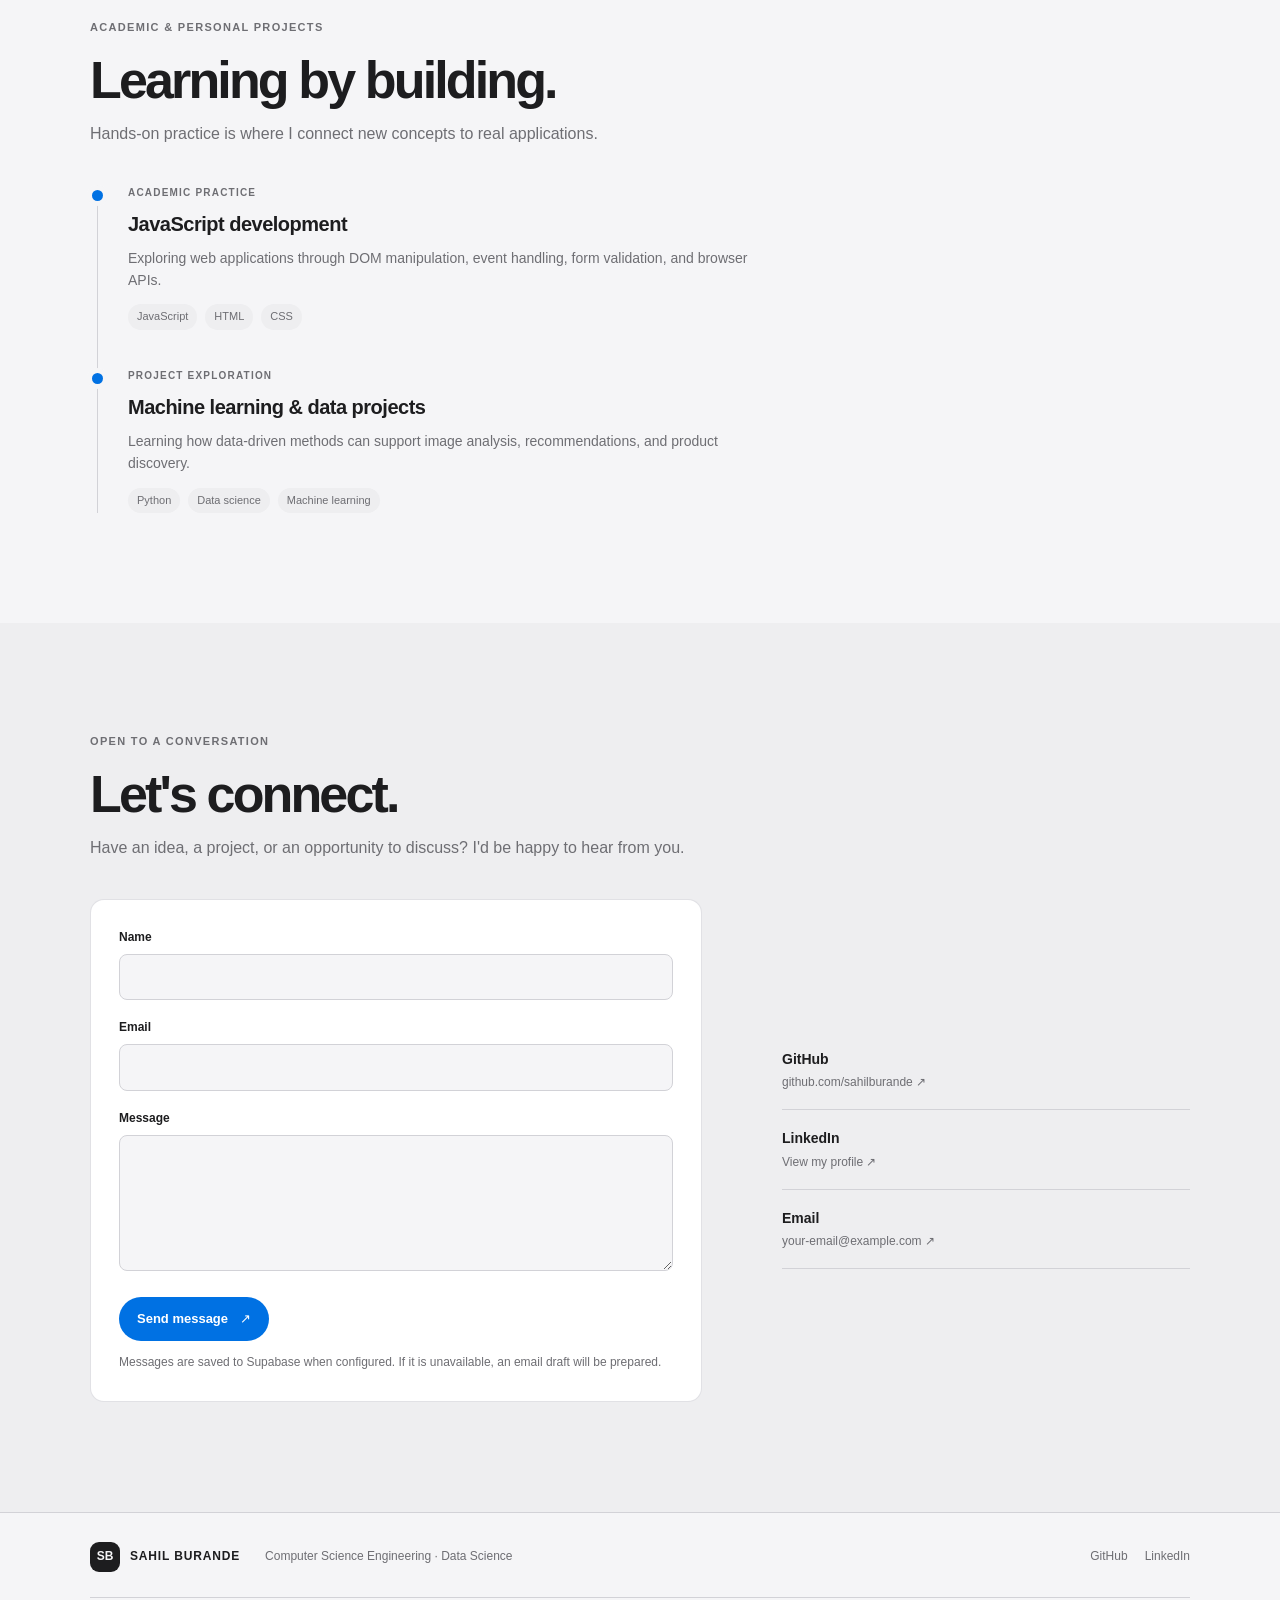
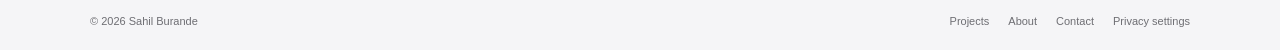
==== commit 6077f5cb: "Add consent-based visitor IP analytics" ====
--- a/index.html
+++ b/index.html
@@ -53,6 +53,10 @@
     </div></section>
     <section class="section contact-section" id="contact" aria-labelledby="contact-title"><div class="wrap"><div class="section-heading reveal"><p class="eyebrow">OPEN TO A CONVERSATION</p><h2 id="contact-title">Let's connect.</h2><p>Have an idea, a project, or an opportunity to discuss? I'd be happy to hear from you.</p></div><div class="contact-layout"><form id="contact-form" class="contact-form reveal" novalidate><div class="field"><label for="name">Name</label><input id="name" name="name" autocomplete="name" required></div><div class="field"><label for="email">Email</label><input id="email" name="email" type="email" autocomplete="email" required></div><div class="field"><label for="message">Message</label><textarea id="message" name="message" rows="5" required></textarea></div><button class="button primary" type="submit">Send message <span aria-hidden="true">↗</span></button><p class="form-note" id="form-feedback" role="status" aria-live="polite">Messages are saved to Supabase when configured. If it is unavailable, an email draft will be prepared.</p></form><aside class="contact-links reveal"><a href="https://github.com/sahilburande" target="_blank" rel="noopener noreferrer"><span>GitHub</span><span>github.com/sahilburande ↗</span></a><a href="https://www.linkedin.com/in/sahilburande?utm_source=share_via&amp;utm_content=profile&amp;utm_medium=member_android" target="_blank" rel="noopener noreferrer"><span>LinkedIn</span><span>View my profile ↗</span></a><a id="email-link" href="mailto:your-email@example.com"><span>Email</span><span id="email-display">your-email@example.com ↗</span></a></aside></div></div></section>
   </main>
-  <footer class="site-footer"><div class="wrap footer-top"><a class="brand" href="#home"><span class="monogram">SB</span><span>SAHIL BURANDE</span></a><p>Computer Science Engineering · Data Science</p><div class="footer-social"><a href="https://github.com/sahilburande" target="_blank" rel="noopener noreferrer">GitHub</a><a href="https://www.linkedin.com/in/sahilburande?utm_source=share_via&amp;utm_content=profile&amp;utm_medium=member_android" target="_blank" rel="noopener noreferrer">LinkedIn</a></div></div><div class="wrap footer-bottom"><span>© <span id="copyright-year"></span> Sahil Burande</span><div><a href="#projects">Projects</a><a href="#about">About</a><a href="#contact">Contact</a></div></div></footer>
+  <section class="analytics-consent" id="analytics-consent" aria-labelledby="analytics-title" hidden>
+    <div><h2 id="analytics-title">Visitor analytics</h2><p>If you accept, this site stores your IP address and the date of your visit in Supabase to estimate daily visitors. Declining disables this analytics collection. You can change your choice using Privacy settings in the footer.</p></div>
+    <div class="analytics-actions"><button class="button secondary" id="analytics-decline" type="button">Decline</button><button class="button primary" id="analytics-accept" type="button">Accept</button></div>
+  </section>
+  <footer class="site-footer"><div class="wrap footer-top"><a class="brand" href="#home"><span class="monogram">SB</span><span>SAHIL BURANDE</span></a><p>Computer Science Engineering · Data Science</p><div class="footer-social"><a href="https://github.com/sahilburande" target="_blank" rel="noopener noreferrer">GitHub</a><a href="https://www.linkedin.com/in/sahilburande?utm_source=share_via&amp;utm_content=profile&amp;utm_medium=member_android" target="_blank" rel="noopener noreferrer">LinkedIn</a></div></div><div class="wrap footer-bottom"><span>© <span id="copyright-year"></span> Sahil Burande</span><div><a href="#projects">Projects</a><a href="#about">About</a><a href="#contact">Contact</a><button id="privacy-settings" type="button">Privacy settings</button></div></div></footer>
 </body>
 </html>
--- a/css/style.css
+++ b/css/style.css
@@ -6,3 +6,6 @@
 @media(prefers-reduced-motion:reduce){*,*::before,*::after{scroll-behavior:auto!important;transition:none!important;animation:none!important}}
 /* Respect the hidden state even when the fallback uses grid layout. */
 .portrait-fallback[hidden]{display:none!important}
+.footer-bottom button{border:0;background:none;color:inherit;font:inherit;cursor:pointer;padding:0}.footer-bottom button:hover{color:var(--blue)}
+.analytics-consent{position:fixed;z-index:30;inset:auto 16px 16px;max-width:760px;margin-inline:auto;padding:20px 22px;display:flex;align-items:center;justify-content:space-between;gap:24px;background:var(--surface);color:var(--text);border:1px solid var(--line);border-radius:16px;box-shadow:0 10px 40px rgba(0,0,0,.2)}.analytics-consent[hidden]{display:none}.analytics-consent h2{font-size:16px;margin:0 0 5px}.analytics-consent p{font-size:12px;line-height:1.5;color:var(--muted);margin:0;max-width:480px}.analytics-actions{display:flex;gap:8px;flex-shrink:0}.analytics-actions .button{font-size:12px;padding:8px 13px}
+@media(max-width:600px){.analytics-consent{inset:auto 10px 10px;display:block;padding:17px;border-radius:13px}.analytics-actions{justify-content:flex-end;margin-top:12px}.footer-bottom div{flex-wrap:wrap}}
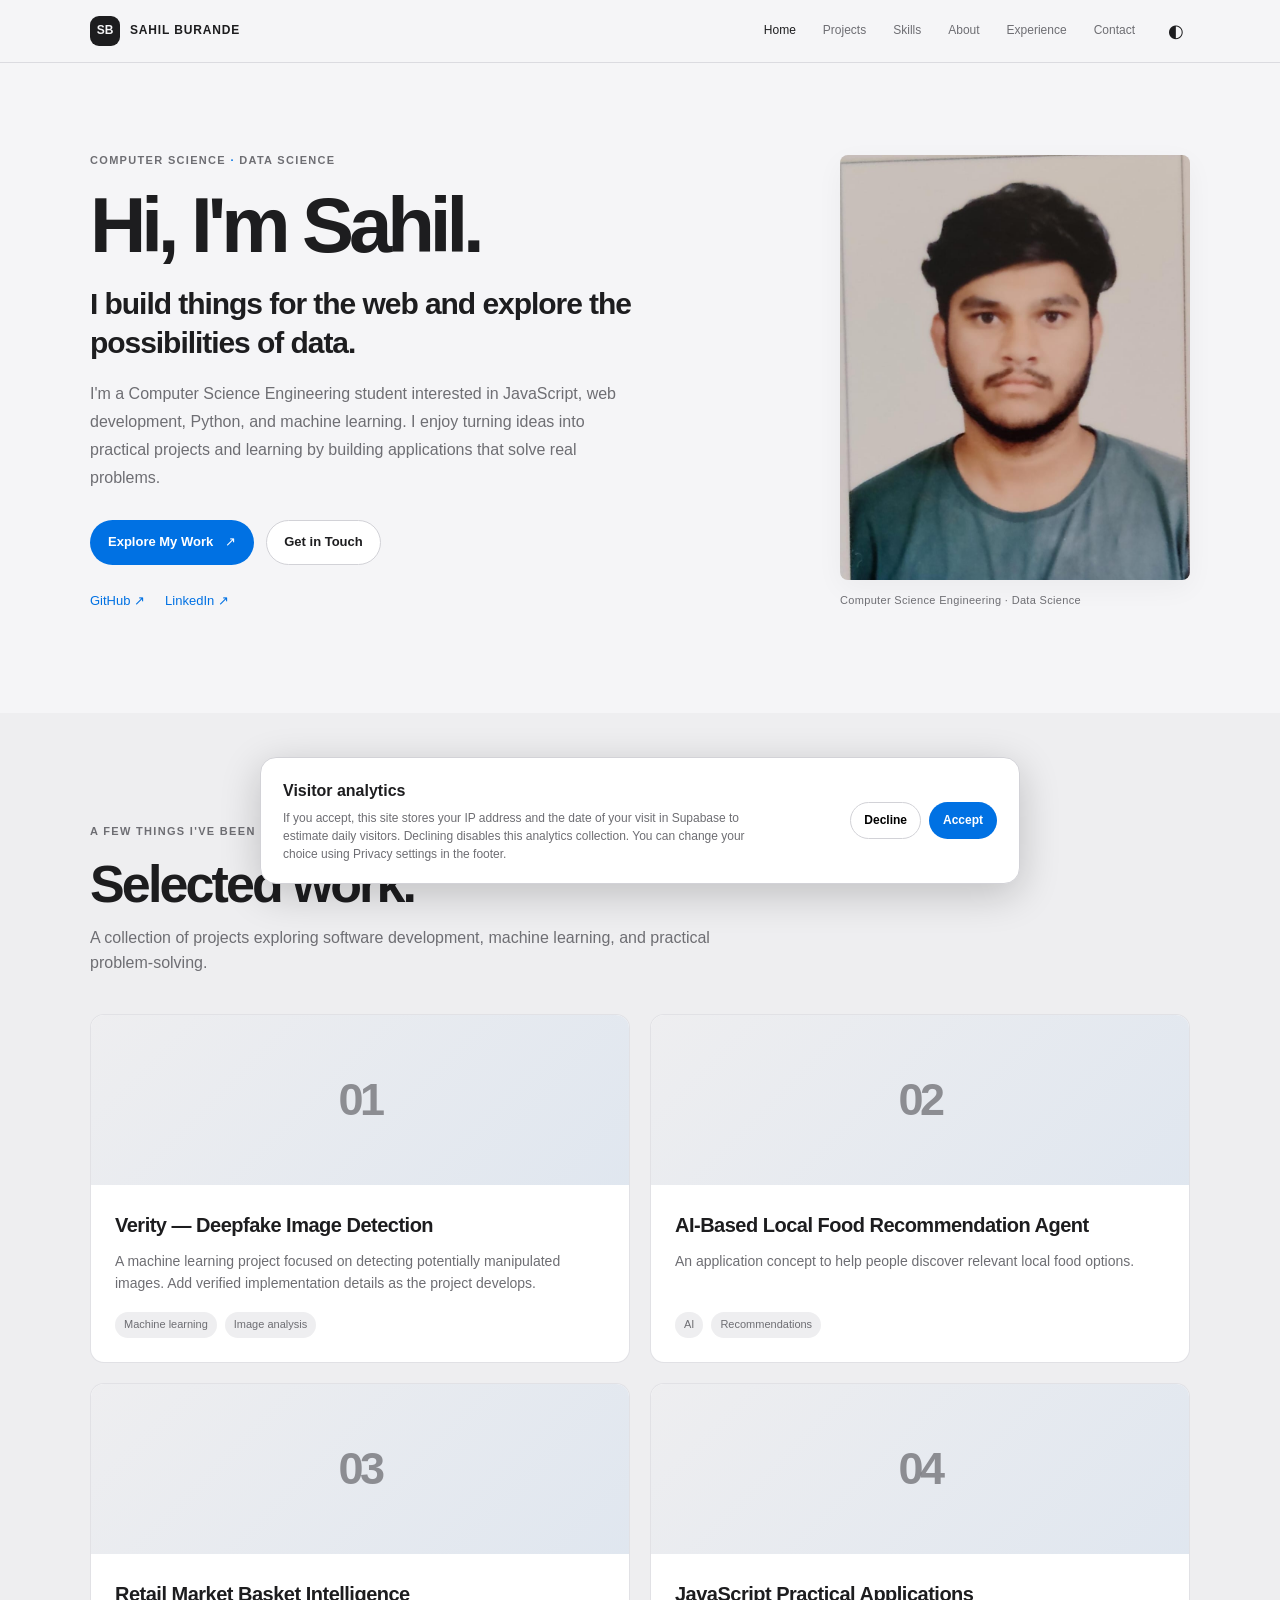
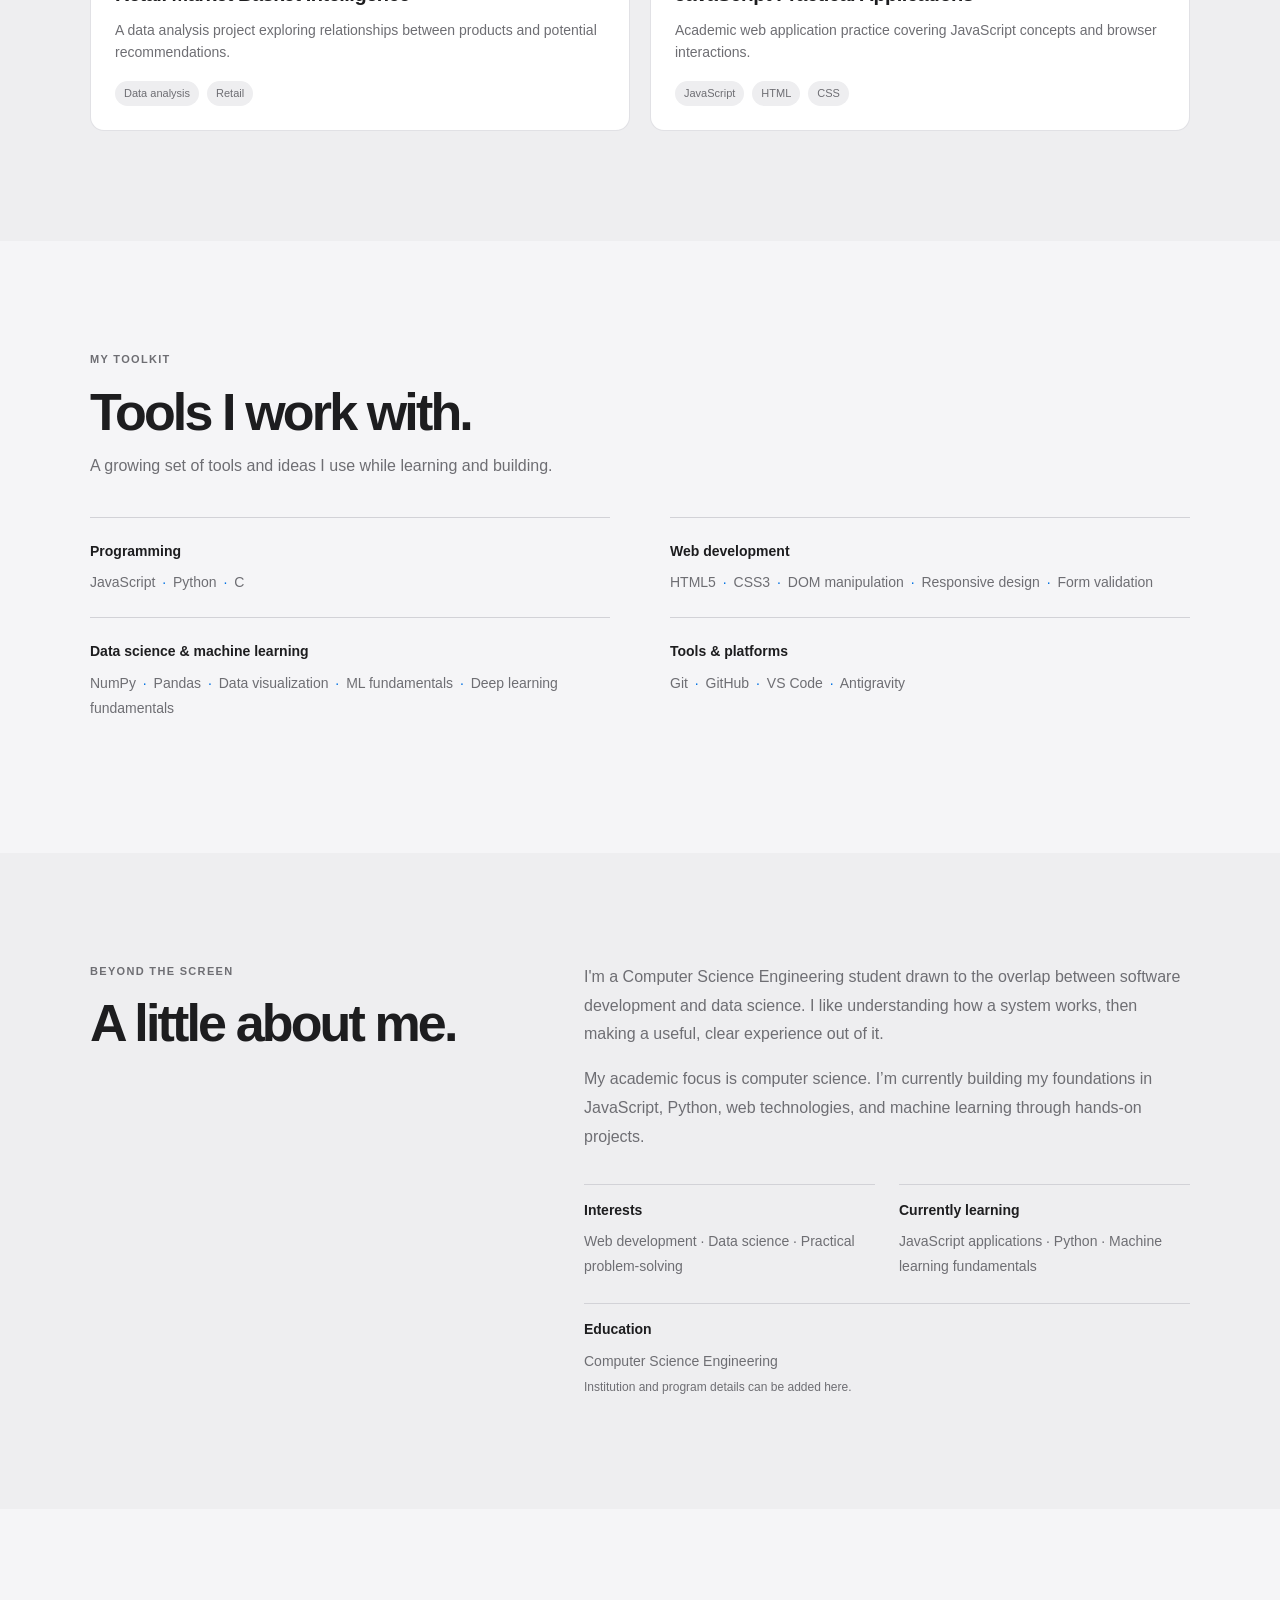
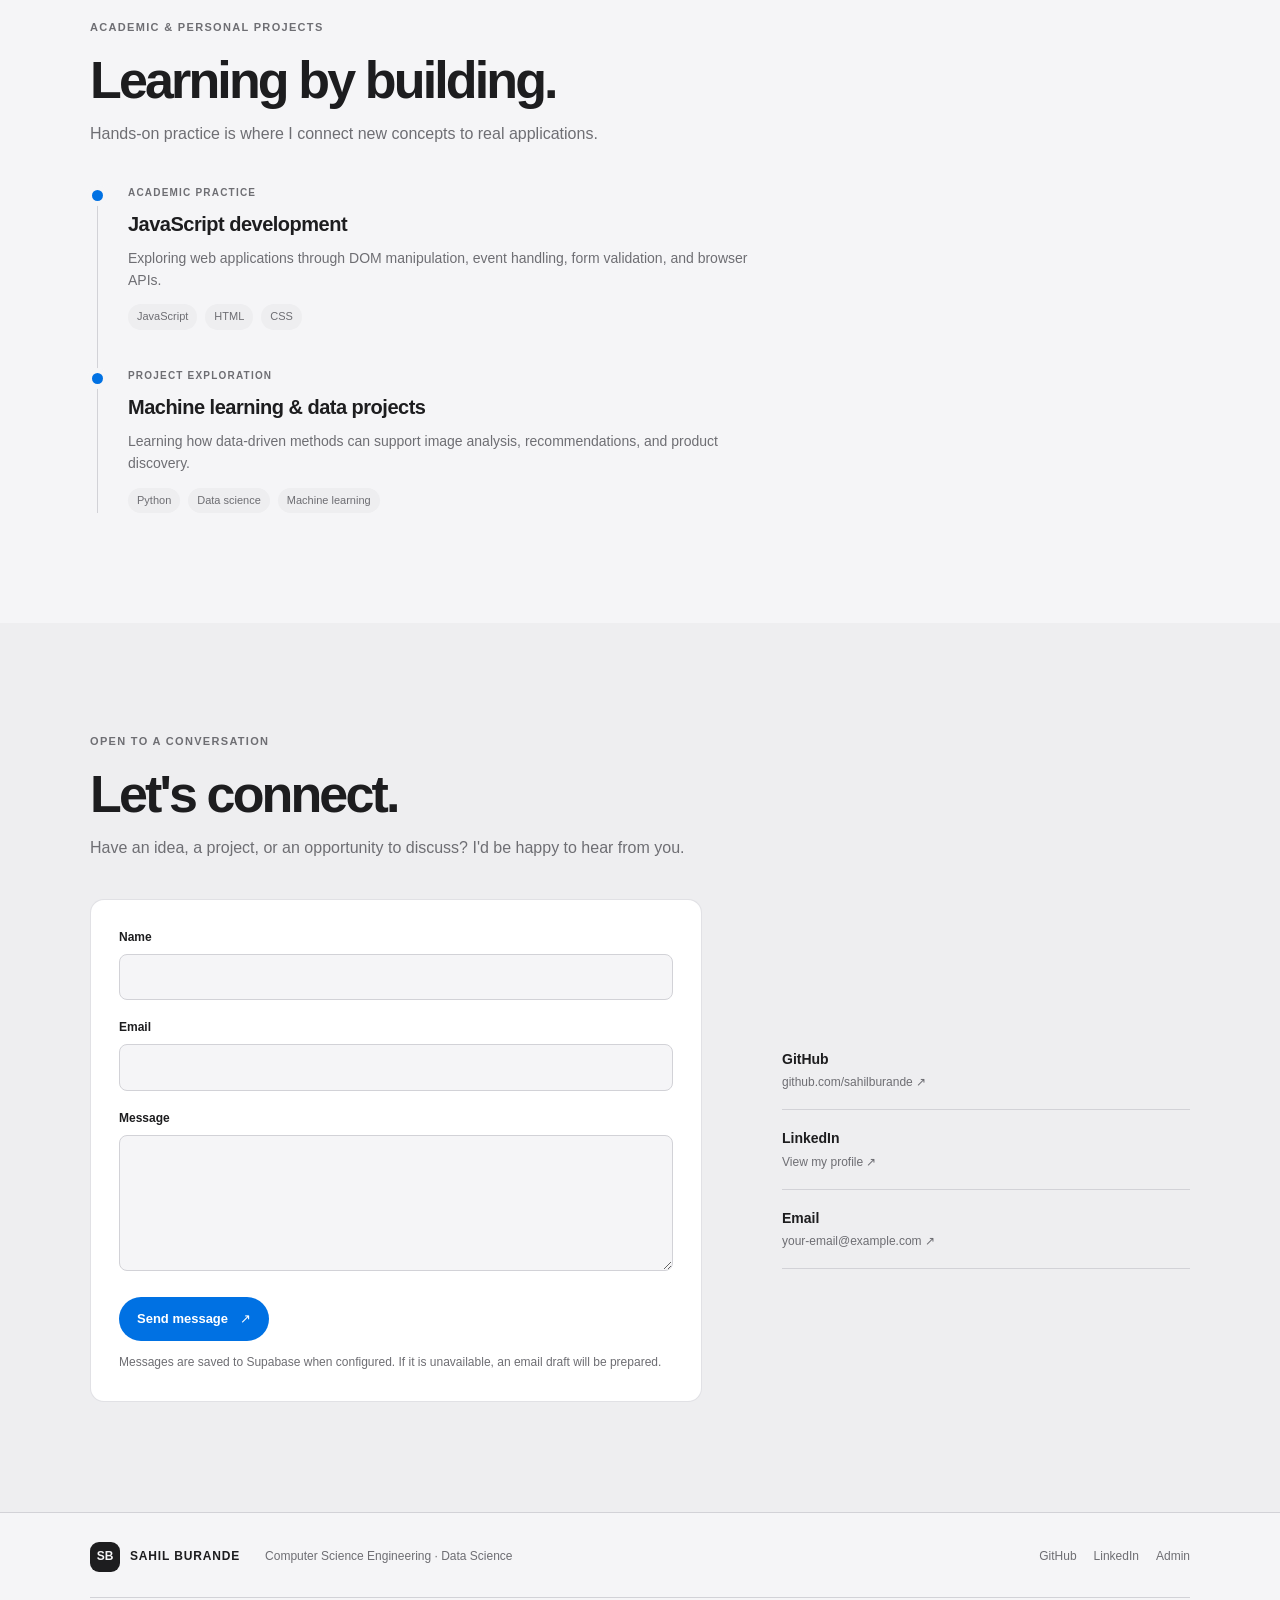
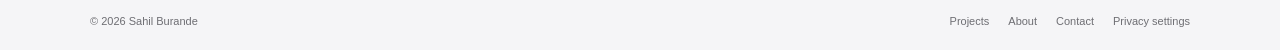
==== commit 931c2317: "Add authenticated visitor admin portal" ====
--- a/index.html
+++ b/index.html
@@ -6,9 +6,9 @@
   <meta name="theme-color" content="#f5f5f7">
   <meta name="description" content="Sahil Burande — Computer Science Engineering student exploring web development and data science.">
   <title>Sahil Burande — Portfolio</title>
-  <link rel="stylesheet" href="css/style.css?v=2">
-  <script src="js/supabase-config.js" defer></script>
-  <script src="js/script.js" defer></script>
+  <link rel="stylesheet" href="css/style.css?v=3">
+  <script src="js/supabase-config.js?v=3" defer></script>
+  <script src="js/script.js?v=3" defer></script>
 </head>
 <body>
   <a class="skip-link" href="#main">Skip to content</a>
@@ -57,6 +57,6 @@
     <div><h2 id="analytics-title">Visitor analytics</h2><p>If you accept, this site stores your IP address and the date of your visit in Supabase to estimate daily visitors. Declining disables this analytics collection. You can change your choice using Privacy settings in the footer.</p></div>
     <div class="analytics-actions"><button class="button secondary" id="analytics-decline" type="button">Decline</button><button class="button primary" id="analytics-accept" type="button">Accept</button></div>
   </section>
-  <footer class="site-footer"><div class="wrap footer-top"><a class="brand" href="#home"><span class="monogram">SB</span><span>SAHIL BURANDE</span></a><p>Computer Science Engineering · Data Science</p><div class="footer-social"><a href="https://github.com/sahilburande" target="_blank" rel="noopener noreferrer">GitHub</a><a href="https://www.linkedin.com/in/sahilburande?utm_source=share_via&amp;utm_content=profile&amp;utm_medium=member_android" target="_blank" rel="noopener noreferrer">LinkedIn</a></div></div><div class="wrap footer-bottom"><span>© <span id="copyright-year"></span> Sahil Burande</span><div><a href="#projects">Projects</a><a href="#about">About</a><a href="#contact">Contact</a><button id="privacy-settings" type="button">Privacy settings</button></div></div></footer>
+  <footer class="site-footer"><div class="wrap footer-top"><a class="brand" href="#home"><span class="monogram">SB</span><span>SAHIL BURANDE</span></a><p>Computer Science Engineering · Data Science</p><div class="footer-social"><a href="https://github.com/sahilburande" target="_blank" rel="noopener noreferrer">GitHub</a><a href="https://www.linkedin.com/in/sahilburande?utm_source=share_via&amp;utm_content=profile&amp;utm_medium=member_android" target="_blank" rel="noopener noreferrer">LinkedIn</a><a href="admin.html">Admin</a></div></div><div class="wrap footer-bottom"><span>© <span id="copyright-year"></span> Sahil Burande</span><div><a href="#projects">Projects</a><a href="#about">About</a><a href="#contact">Contact</a><button id="privacy-settings" type="button">Privacy settings</button></div></div></footer>
 </body>
 </html>
